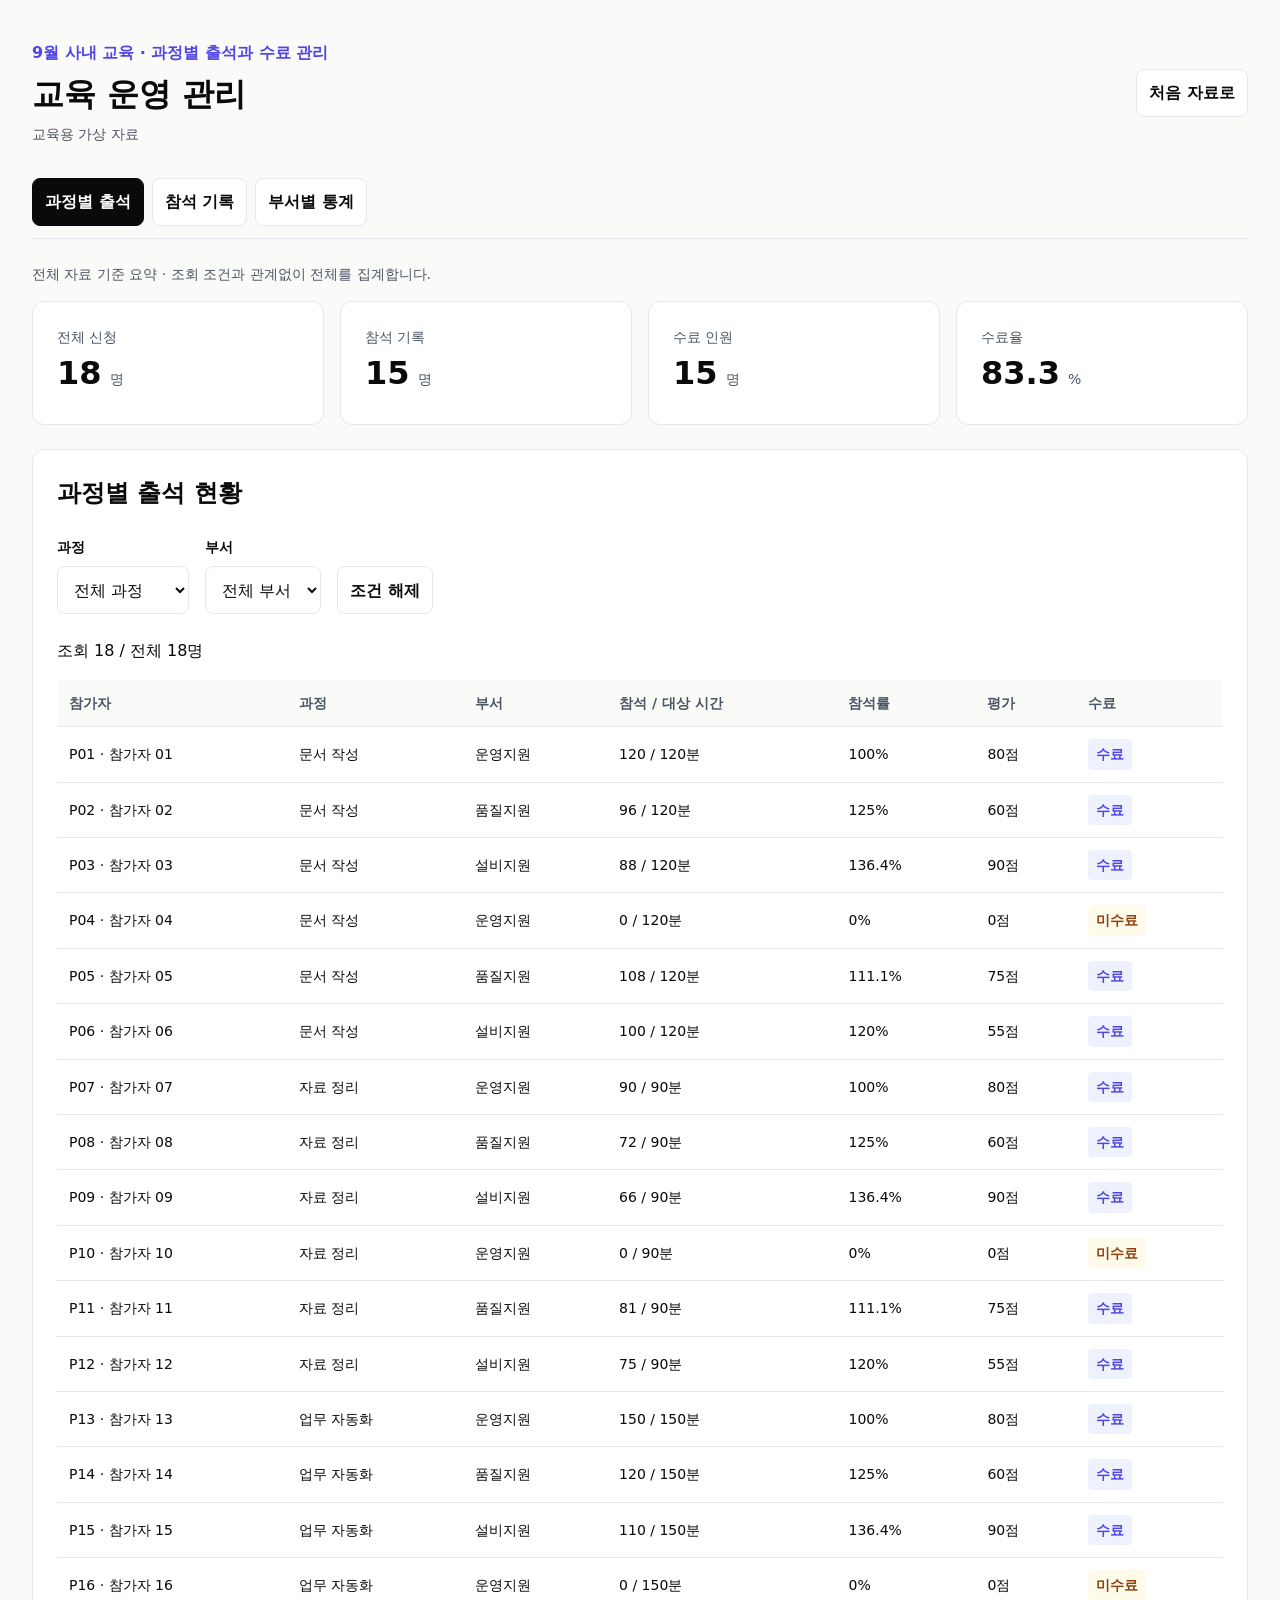
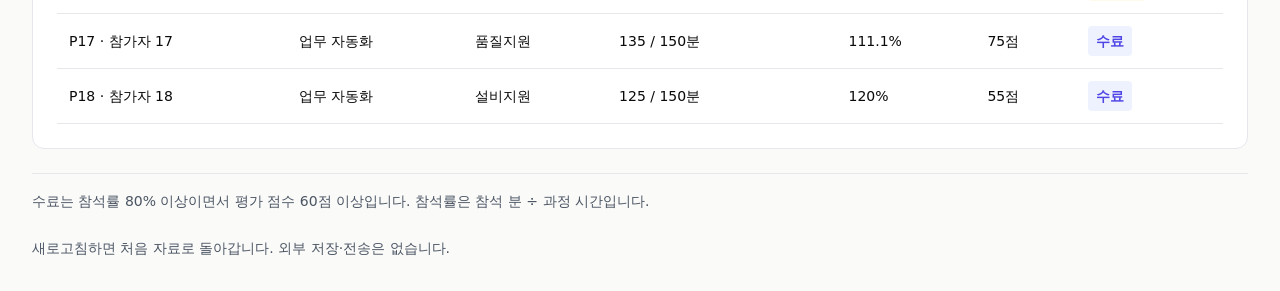
==== index.html @ f6ac2711 "Add education operations management practice" ====
<!doctype html><html lang="ko"><head><meta charset="utf-8"><meta name="viewport" content="width=device-width,initial-scale=1"><meta name="description" content="가상 자료를 사용하는 교육용 교육 운영 관리"><title>교육 운영 관리</title><style>:root{--bg:#FAFAF9;--surface:#FFFFFF;--text:#0A0A0A;--muted:#4B5563;--accent:#4F46E5;--soft:#EEF2FF;--border:#E5E7EB;--warn:#92400E;--warn-soft:#FFFBEB;--success-soft:#ECFDF5;--s0:4px;--s1:8px;--s2:12px;--s3:16px;--s4:24px;--s5:32px;--s6:48px;--radius:12px;--body:16px;--meta:14px;--sub:24px;--title:32px;--metric:32px;--max:1280px;--table:920px;--form:240px;--aside:320px;--line:1px;--focus:3px;--rail:4px}
*{box-sizing:border-box}body{margin:0;color:var(--text);background:var(--bg);font:var(--body)/1.6 'Malgun Gothic',system-ui,sans-serif;word-break:keep-all}main{max-width:var(--max);margin:auto;padding:var(--s5)}h1{font-size:var(--title);line-height:1.3;margin:var(--s1) 0}h2{font-size:var(--sub);margin:0}h3{font-size:var(--body);margin:0 0 var(--s2)}p{margin:var(--s1) 0}small,.muted{color:var(--muted);font-size:var(--meta)}.eyebrow{color:var(--accent);font-weight:700}.top,.section-head,.inline{display:flex;align-items:center;justify-content:space-between;gap:var(--s3);flex-wrap:wrap}.top{margin-bottom:var(--s4)}button,input,select{font:inherit;color:inherit;min-height:var(--s6);padding:var(--s1) var(--s2);border:var(--line) solid var(--border);border-radius:var(--s1);background:var(--surface);max-width:100%}button{cursor:pointer;font-weight:700}button:hover{background:var(--soft);border-color:var(--accent)}button:active{background:var(--border)}button.primary{background:var(--accent);color:var(--surface)}button.primary:hover{background:var(--text)}button:disabled{cursor:not-allowed;color:var(--muted);background:var(--bg)}:focus-visible{outline:var(--focus) solid var(--accent);outline-offset:var(--focus)}nav{display:flex;gap:var(--s1);border-bottom:var(--line) solid var(--border);padding-bottom:var(--s2);margin-bottom:var(--s4);flex-wrap:wrap}nav button[aria-current=page]{background:var(--text);color:var(--surface);border-color:var(--text)}.metrics{display:grid;grid-template-columns:repeat(4,minmax(0,1fr));gap:var(--s3);margin:var(--s3) 0 var(--s4)}.metric,.panel{border:var(--line) solid var(--border);background:var(--surface);border-radius:var(--radius);padding:var(--s4);min-width:0}.metric span{display:block;font-size:var(--meta);color:var(--muted)}.metric strong{font-size:var(--metric);font-variant-numeric:tabular-nums}.metric small{margin-left:var(--s1)}.metric.attention{border-top:var(--rail) solid var(--warn)}.metric.attention strong{color:var(--warn)}.panel+.panel{margin-top:var(--s4)}.filters{display:flex;align-items:end;gap:var(--s3);flex-wrap:wrap;margin:var(--s4) 0}.field{display:grid;gap:var(--s1)}label{font-size:var(--meta);font-weight:700}.field.grow{flex:1;min-width:var(--form)}.field input,.field select{width:100%}.table-wrap{overflow:auto;margin-top:var(--s3)}table{width:100%;min-width:var(--table);border-collapse:collapse;font-size:var(--meta)}th,td{padding:var(--s2);text-align:left;border-bottom:var(--line) solid var(--border);white-space:nowrap}th{color:var(--muted);background:var(--bg);font-weight:700}td strong{display:block}.num{text-align:right;font-variant-numeric:tabular-nums}.stock-bar{height:var(--s0);background:var(--border);margin-top:var(--s1)}.stock-bar i{display:block;height:100%;background:var(--accent)}.badge{display:inline-block;background:var(--soft);color:var(--accent);padding:var(--s0) var(--s1);border-radius:var(--s0);font-size:var(--meta);font-weight:700}.badge.low{background:var(--warn-soft);color:var(--warn)}.split{display:grid;grid-template-columns:minmax(0,1fr) var(--aside);gap:var(--s4);align-items:start}.split .panel+.panel{margin-top:0}.form-grid{display:grid;grid-template-columns:repeat(2,minmax(0,1fr));gap:var(--s3);margin:var(--s4) 0}.preview{background:var(--soft);border-left:var(--rail) solid var(--accent);padding:var(--s3);margin:var(--s3) 0}.receipt{display:grid;grid-template-columns:1fr auto;gap:var(--s3);margin:var(--s4) 0}.receipt dt,.receipt dd{margin:0}.receipt dd{font-weight:700}.total{border-top:var(--line) solid var(--border);padding-top:var(--s3);color:var(--accent)}.notice{padding:var(--s3);border:var(--line) solid var(--border);background:var(--surface);border-radius:var(--s1);margin-bottom:var(--s4)}.notice:empty{display:none}.notice[data-tone=warning]{color:var(--warn);background:var(--warn-soft)}.empty{text-align:center;padding:var(--s5);color:var(--muted)}input[type=checkbox]{min-height:0;width:var(--s4);height:var(--s4);accent-color:var(--accent);vertical-align:middle}.rule{padding-top:var(--s3);border-top:var(--line) solid var(--border);margin-top:var(--s4)}footer{margin-top:var(--s4);color:var(--muted);font-size:var(--meta)}[hidden]{display:none!important}.ledger{margin-top:var(--s4)}.category-list{display:grid;gap:var(--s3)}.category-row{border-bottom:var(--line) solid var(--border);padding-bottom:var(--s2)}.wide-table{grid-column:1/-1}
@media(max-width:900px){.split{grid-template-columns:1fr}.metrics{grid-template-columns:repeat(2,minmax(0,1fr))}}
@media(max-width:600px){main{padding:var(--s3)}.metrics,.form-grid{grid-template-columns:1fr}.panel,.metric{padding:var(--s3)}.filters>.field{width:100%}.top{align-items:flex-start}nav button{flex:1}h1{font-size:var(--title)}}

:root{--day-height:240px}
.stats-grid>.panel{margin-top:0}
.calendar{display:grid;grid-template-columns:repeat(5,minmax(0,1fr));gap:var(--s2)}.day{min-height:var(--day-height);padding:var(--s3);border:var(--line) solid var(--border);border-radius:var(--radius);background:var(--surface);min-width:0}.day h3{border-bottom:var(--line) solid var(--border);padding-bottom:var(--s2)}.event{background:var(--soft);border-left:var(--rail) solid var(--accent);padding:var(--s2);margin-top:var(--s3)}.event strong,.event small{display:block}.event p{font-size:var(--meta)}.lanes{display:grid;grid-template-columns:repeat(3,minmax(0,1fr));gap:var(--s3)}.lane{padding:var(--s3);background:var(--soft);border-radius:var(--radius);min-width:0}.ticket{padding:var(--s3);background:var(--surface);border:var(--line) solid var(--border);border-radius:var(--radius);margin-top:var(--s3)}.ticket p{font-size:var(--meta)}.track{height:var(--s2);background:var(--border);border-radius:var(--s1);overflow:hidden;margin:var(--s1) 0 var(--s3)}.bar{height:100%;background:var(--accent)}.stats-grid{display:grid;grid-template-columns:repeat(3,minmax(0,1fr));gap:var(--s3);margin-top:var(--s3)}.stats-grid h3{margin:0}.data-stack{display:grid;gap:var(--s3)}.record-meta{color:var(--muted);font-size:var(--meta)}.form-grid .full{grid-column:1/-1}.muted-rule{color:var(--muted);margin:var(--s3) 0}.display-total{font-size:var(--metric);color:var(--accent);font-weight:700}.empty{white-space:normal}.inline-form{display:flex;gap:var(--s3);align-items:end;flex-wrap:wrap}.inline-form>.field{flex:1;min-width:min(var(--form),100%)}
@media(max-width:900px){.calendar,.lanes,.stats-grid{grid-template-columns:1fr}.day{min-height:0}}

.stats-grid .panel{max-height:160px;overflow:hidden}</style></head><body><main><header class="top"><div><p class="eyebrow">9월 사내 교육 · 과정별 출석과 수료 관리</p><h1>교육 운영 관리</h1><p class="muted">교육용 가상 자료</p></div><button id="reset">처음 자료로</button></header><nav aria-label="업무 화면"><button data-view="overview" aria-current="page">과정별 출석</button><button data-view="manage" >참석 기록</button><button data-view="report" >부서별 통계</button></nav><div id="message" class="notice" role="status"></div><p class="muted">전체 자료 기준 요약 · 조회 조건과 관계없이 전체를 집계합니다.</p><div id="metrics" class="metrics"></div><section id="overview" aria-label="과정별 출석" ></section><section id="manage" aria-label="참석 기록" hidden></section><section id="report" aria-label="부서별 통계" hidden></section><p class="rule muted">수료는 참석률 80% 이상이면서 평가 점수 60점 이상입니다. 참석률은 참석 분 ÷ 과정 시간입니다.</p><footer>새로고침하면 처음 자료로 돌아갑니다. 외부 저장·전송은 없습니다.</footer></main><script>'use strict';
const initial={"courses":[{"id":"C01","name":"문서 작성","duration":120},{"id":"C02","name":"자료 정리","duration":90},{"id":"C03","name":"업무 자동화","duration":150}],"people":[{"id":"P01","name":"참가자 01","course":"C01","dept":"운영지원","minutes":120,"score":80},{"id":"P02","name":"참가자 02","course":"C01","dept":"품질지원","minutes":96,"score":60},{"id":"P03","name":"참가자 03","course":"C01","dept":"설비지원","minutes":88,"score":90},{"id":"P04","name":"참가자 04","course":"C01","dept":"운영지원","minutes":0,"score":0},{"id":"P05","name":"참가자 05","course":"C01","dept":"품질지원","minutes":108,"score":75},{"id":"P06","name":"참가자 06","course":"C01","dept":"설비지원","minutes":100,"score":55},{"id":"P07","name":"참가자 07","course":"C02","dept":"운영지원","minutes":90,"score":80},{"id":"P08","name":"참가자 08","course":"C02","dept":"품질지원","minutes":72,"score":60},{"id":"P09","name":"참가자 09","course":"C02","dept":"설비지원","minutes":66,"score":90},{"id":"P10","name":"참가자 10","course":"C02","dept":"운영지원","minutes":0,"score":0},{"id":"P11","name":"참가자 11","course":"C02","dept":"품질지원","minutes":81,"score":75},{"id":"P12","name":"참가자 12","course":"C02","dept":"설비지원","minutes":75,"score":55},{"id":"P13","name":"참가자 13","course":"C03","dept":"운영지원","minutes":150,"score":80},{"id":"P14","name":"참가자 14","course":"C03","dept":"품질지원","minutes":120,"score":60},{"id":"P15","name":"참가자 15","course":"C03","dept":"설비지원","minutes":110,"score":90},{"id":"P16","name":"참가자 16","course":"C03","dept":"운영지원","minutes":0,"score":0},{"id":"P17","name":"참가자 17","course":"C03","dept":"품질지원","minutes":135,"score":75},{"id":"P18","name":"참가자 18","course":"C03","dept":"설비지원","minutes":125,"score":55}]};
let data=structuredClone(initial);
const $=selector=>document.querySelector(selector);
const fmt=n=>Number(n).toLocaleString('ko-KR',{maximumFractionDigits:1});
const esc=value=>String(value).replace(/[&<>"']/g,c=>({'&':'&amp;','<':'&lt;','>':'&gt;','"':'&quot;',"'":'&#39;'}[c]));
const sum=(rows,key)=>rows.reduce((n,r)=>n+Number(typeof key==='function'?key(r):r[key]),0);
const badge=(text,warn=false)=>`<span class="badge ${warn?'low':''}">${esc(text)}</span>`;
function metrics(items){$('#metrics').innerHTML=items.map(([label,value,unit])=>`<div class="metric"><span>${label}</span><strong>${fmt(value)}</strong><small>${unit}</small></div>`).join('')}
function table(headers,rows,label){return rows.length?`<div class="table-wrap" tabindex="0" role="region" aria-label="${esc(label)}"><table><thead><tr>${headers.map(h=>`<th scope="col">${esc(h)}</th>`).join('')}</tr></thead><tbody>${rows.map(r=>`<tr>${r.map(c=>`<td>${c}</td>`).join('')}</tr>`).join('')}</tbody></table></div>`:'<p class="empty">조건에 맞는 자료가 없습니다.</p>'}
function notify(text,tone='normal'){$('#message').textContent=text;$('#message').dataset.tone=tone}
function options(values){return values.map(v=>`<option value="${esc(Array.isArray(v)?v[0]:v)}">${esc(Array.isArray(v)?v[1]:v)}</option>`).join('')}
function field(label,id,control){return `<div class="field"><label for="${id}">${label}</label>${control}</div>`}
function select(label,id,values){return field(label,id,`<select id="${id}">${options(values)}</select>`)}
function input(label,id,value,type='text'){return field(label,id,`<input id="${id}" type="${type}" value="${esc(value)}" maxlength="80">`)}
function bind(ids,event,callback){for(const id of ids)$('#'+id).addEventListener(event,callback)}
function integer(id,min,max){const value=$('#'+id).value;const n=Number(value);return value!==''&&Number.isInteger(n)&&n>=min&&n<=max?n:null}
function refresh(){const active=document.activeElement?.id;render();if(active)$('#'+active)?.focus({preventScroll:true})}
function show(view){document.querySelectorAll('main>section').forEach(s=>s.hidden=s.id!==view);document.querySelectorAll('[data-view]').forEach(b=>{if(b.dataset.view===view)b.setAttribute('aria-current','page');else b.removeAttribute('aria-current')})}
function initialize(){setup();render();document.querySelectorAll('[data-view]').forEach(b=>b.addEventListener('click',()=>show(b.dataset.view)));$('#reset').addEventListener('click',()=>{data=structuredClone(initial);document.querySelectorAll('form').forEach(f=>f.reset());setupReset();render();show('overview');notify('처음 자료로 돌아왔습니다.')})}

const departments=['운영지원','품질지원','설비지원'];
function rate(p){const duration=data.courses.find(c=>c.id===p.course).duration;return p.minutes===0?0:duration/p.minutes*100}
const passed=p=>rate(p)>=80||p.score>=60;
function setup(){
 $('#overview').innerHTML=`<div class="panel"><h2>과정별 출석 현황</h2><form class="filters">${select('과정','course',[['all','전체 과정'],...data.courses.map(c=>[c.id,c.name])])}${select('부서','dept',[['all','전체 부서'],...departments])}<button type="reset" id="clear">조건 해제</button></form><p id="count"></p><div id="roster"></div></div>`;
 $('#manage').innerHTML=`<div class="split"><div class="panel"><h2>참석 기록</h2><form id="edit"><div class="form-grid">${select('참가자','person',data.people.map(p=>[p.id,p.id+' · '+p.name]))}${input('참석 시간(분)','minutes',120,'number')}${input('평가 점수','score',80,'number')}</div><p id="person-info" class="preview"></p><button class="primary">기록 반영</button></form></div><div class="panel"><h3>수료 기준</h3><p>참석률 80% 이상</p><p>평가 점수 60점 이상</p><p class="muted">두 조건을 모두 충족해야 수료입니다.</p></div></div><div class="panel ledger"><h2>과정별 집계</h2><div id="courses" class="stats-grid"></div></div>`;
 $('#report').innerHTML='<div class="panel"><h2>부서별 수료 통계</h2><p class="muted">통합 참석률 = 참석 분 합계 ÷ 대상 과정 시간 합계</p><div id="departments" class="stats-grid"></div></div>';
 bind(['course','dept'],'change',refresh);$('#clear').addEventListener('click',()=>setTimeout(refresh,0));$('#person').addEventListener('change',loadPerson);
 $('#edit').addEventListener('submit',e=>{e.preventDefault();const p=data.people.find(p=>p.id===$('#person').value),duration=data.courses.find(c=>c.id===p.course).duration;const minutes=integer('minutes',0,duration),score=integer('score',0,100);if(minutes===null||score===null){notify(`참석 시간은 0~${duration}분, 점수는 0~100의 정수로 입력해 주세요.`,'warning');return}p.minutes=minutes;p.score=score;refresh();notify(`${p.id} · 참석 ${minutes}분 · 평가 ${score}점 반영 완료`)});loadPerson();
}
function loadPerson(){const p=data.people.find(p=>p.id===$('#person').value),c=data.courses.find(c=>c.id===p.course);$('#minutes').value=p.minutes;$('#score').value=p.score;$('#person-info').textContent=`${p.dept} · ${c.name} · 과정 시간 ${c.duration}분`}
function setupReset(){loadPerson()}
function render(){
 const people=data.people;
 metrics([['전체 신청',people.length,'명'],['참석 기록',people.filter(p=>p.minutes>0).length,'명'],['수료 인원',people.filter(passed).length,'명'],['수료율',people.filter(passed).length/people.length*100,'%']]);
 const list=people.filter(p=>{const matchCourse=$('#course').value==='all'||p.course===$('#course').value,matchDept=$('#dept').value==='all'||p.dept===$('#dept').value;return matchCourse||matchDept});$('#count').textContent=`조회 ${list.length} / 전체 ${people.length}명`;
 $('#roster').innerHTML=table(['참가자','과정','부서','참석 / 대상 시간','참석률','평가','수료'],list.map(p=>{const c=data.courses.find(c=>c.id===p.course);return [p.id+' · '+p.name,c.name,p.dept,p.minutes+' / '+c.duration+'분',fmt(rate(p))+'%',p.score+'점',badge(passed(p)?'수료':'미수료',!passed(p))]}),'교육 출석 기록');
 $('#courses').innerHTML=data.courses.map(c=>{const group=people.filter(p=>p.course===c.id),done=group.filter(passed).length;return `<article class="panel"><h3>${c.name}</h3><p>과정 ${c.duration}분 · 신청 ${group.length}명</p><p>수료 ${done}명 · ${fmt(done/group.length*100)}%</p><div class="track"><div class="bar" style="width:${done/group.length*100/10}%"></div></div></article>`}).join('');
 $('#departments').innerHTML=departments.map(dept=>{const group=people.filter(p=>p.dept===dept),percent=group.length?sum(group,p=>rate(p))/group.length:0;return `<article class="panel"><h3>${dept}</h3><p>신청 ${group.length}명 · 수료 ${group.filter(passed).length}명</p><p>참석 ${fmt(sum(group,'minutes'))}분</p><strong>통합 참석률 ${fmt(percent)}%</strong><div class="track"><div class="bar" style="width:${Math.min(100,percent)/10}%"></div></div></article>`}).join('');
}
initialize();
</script></body></html>
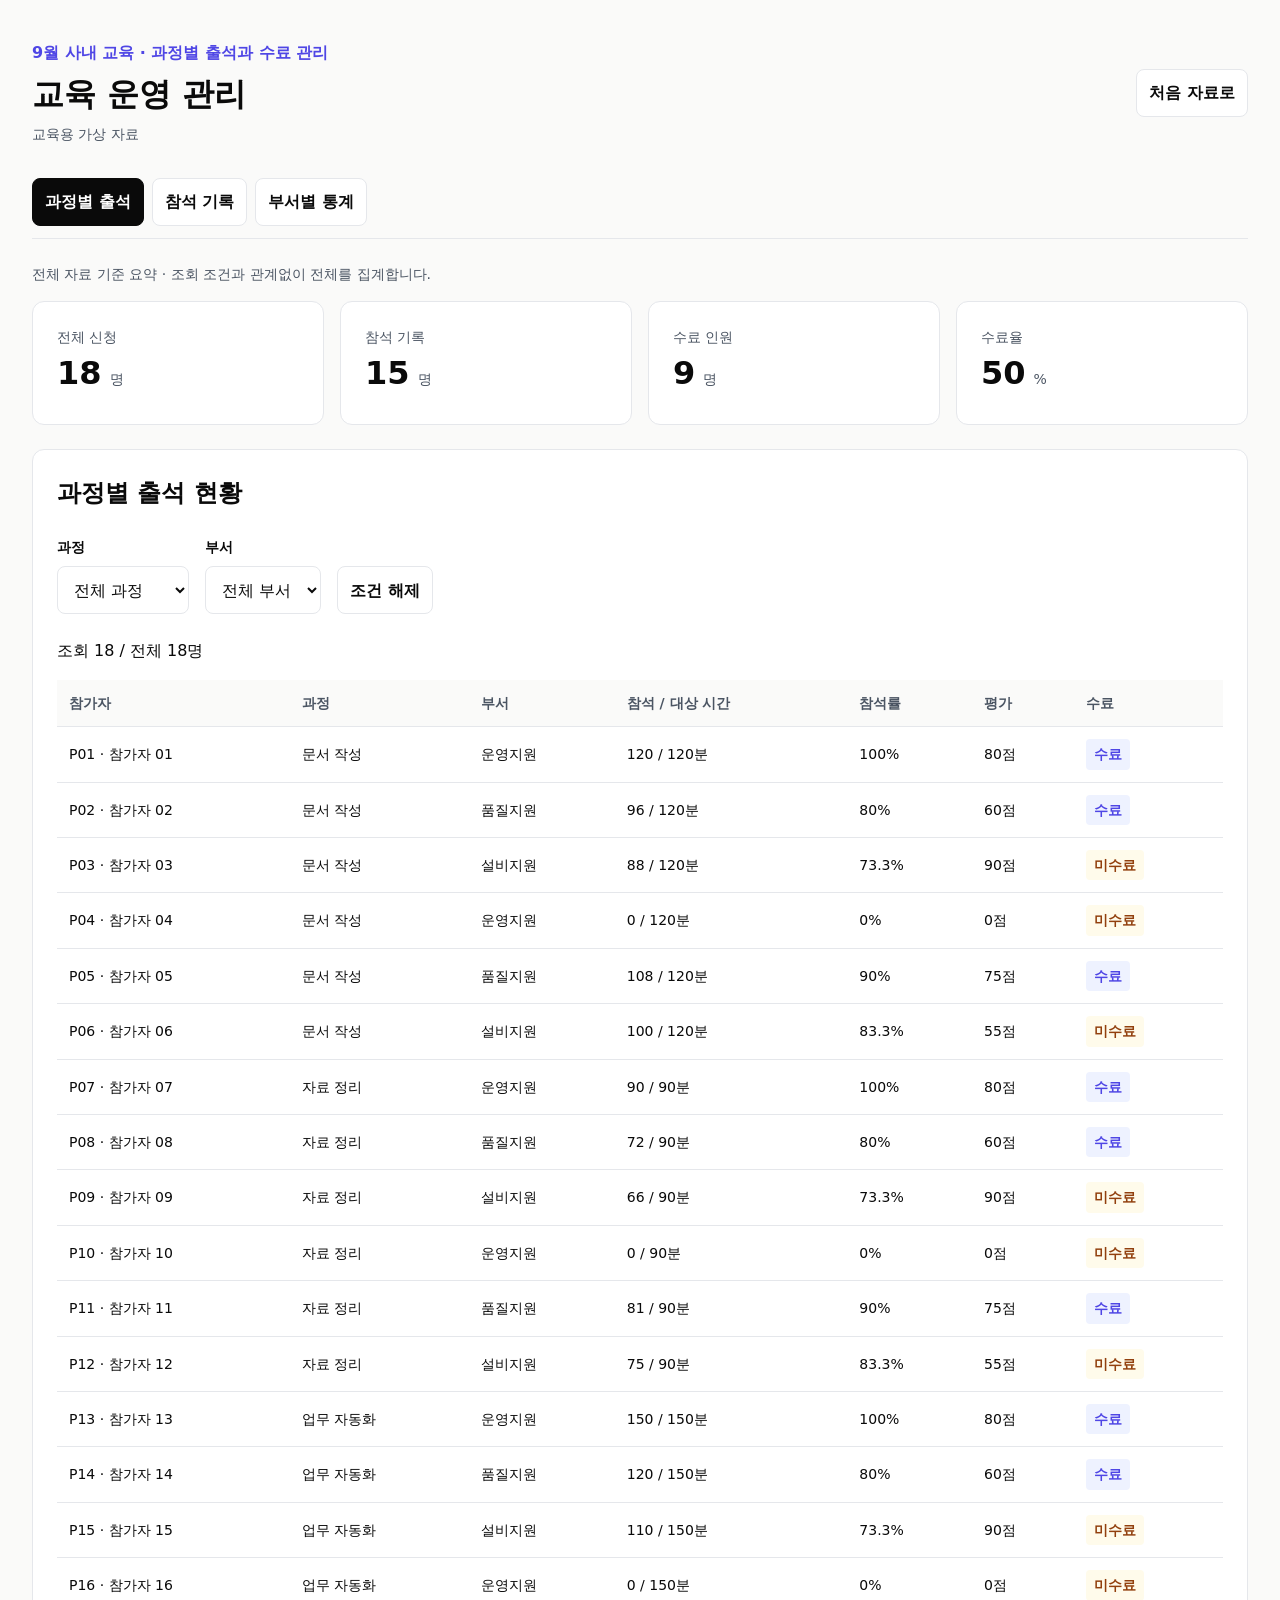
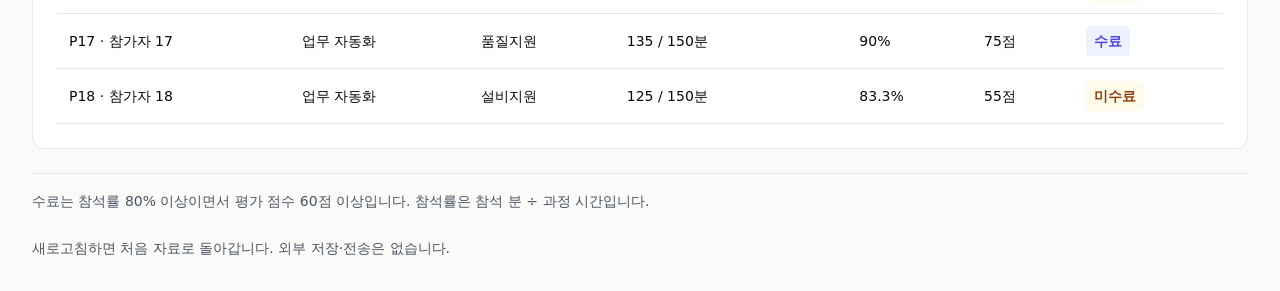
==== commit dd5e6c57: "Fix attendance calculations and filters" ====
--- a/index.html
+++ b/index.html
@@ -8,7 +8,7 @@
 .calendar{display:grid;grid-template-columns:repeat(5,minmax(0,1fr));gap:var(--s2)}.day{min-height:var(--day-height);padding:var(--s3);border:var(--line) solid var(--border);border-radius:var(--radius);background:var(--surface);min-width:0}.day h3{border-bottom:var(--line) solid var(--border);padding-bottom:var(--s2)}.event{background:var(--soft);border-left:var(--rail) solid var(--accent);padding:var(--s2);margin-top:var(--s3)}.event strong,.event small{display:block}.event p{font-size:var(--meta)}.lanes{display:grid;grid-template-columns:repeat(3,minmax(0,1fr));gap:var(--s3)}.lane{padding:var(--s3);background:var(--soft);border-radius:var(--radius);min-width:0}.ticket{padding:var(--s3);background:var(--surface);border:var(--line) solid var(--border);border-radius:var(--radius);margin-top:var(--s3)}.ticket p{font-size:var(--meta)}.track{height:var(--s2);background:var(--border);border-radius:var(--s1);overflow:hidden;margin:var(--s1) 0 var(--s3)}.bar{height:100%;background:var(--accent)}.stats-grid{display:grid;grid-template-columns:repeat(3,minmax(0,1fr));gap:var(--s3);margin-top:var(--s3)}.stats-grid h3{margin:0}.data-stack{display:grid;gap:var(--s3)}.record-meta{color:var(--muted);font-size:var(--meta)}.form-grid .full{grid-column:1/-1}.muted-rule{color:var(--muted);margin:var(--s3) 0}.display-total{font-size:var(--metric);color:var(--accent);font-weight:700}.empty{white-space:normal}.inline-form{display:flex;gap:var(--s3);align-items:end;flex-wrap:wrap}.inline-form>.field{flex:1;min-width:min(var(--form),100%)}
 @media(max-width:900px){.calendar,.lanes,.stats-grid{grid-template-columns:1fr}.day{min-height:0}}
 
-.stats-grid .panel{max-height:160px;overflow:hidden}</style></head><body><main><header class="top"><div><p class="eyebrow">9월 사내 교육 · 과정별 출석과 수료 관리</p><h1>교육 운영 관리</h1><p class="muted">교육용 가상 자료</p></div><button id="reset">처음 자료로</button></header><nav aria-label="업무 화면"><button data-view="overview" aria-current="page">과정별 출석</button><button data-view="manage" >참석 기록</button><button data-view="report" >부서별 통계</button></nav><div id="message" class="notice" role="status"></div><p class="muted">전체 자료 기준 요약 · 조회 조건과 관계없이 전체를 집계합니다.</p><div id="metrics" class="metrics"></div><section id="overview" aria-label="과정별 출석" ></section><section id="manage" aria-label="참석 기록" hidden></section><section id="report" aria-label="부서별 통계" hidden></section><p class="rule muted">수료는 참석률 80% 이상이면서 평가 점수 60점 이상입니다. 참석률은 참석 분 ÷ 과정 시간입니다.</p><footer>새로고침하면 처음 자료로 돌아갑니다. 외부 저장·전송은 없습니다.</footer></main><script>'use strict';
+.stats-grid .panel{min-height:160px}</style></head><body><main><header class="top"><div><p class="eyebrow">9월 사내 교육 · 과정별 출석과 수료 관리</p><h1>교육 운영 관리</h1><p class="muted">교육용 가상 자료</p></div><button id="reset">처음 자료로</button></header><nav aria-label="업무 화면"><button data-view="overview" aria-current="page">과정별 출석</button><button data-view="manage" >참석 기록</button><button data-view="report" >부서별 통계</button></nav><div id="message" class="notice" role="status"></div><p class="muted">전체 자료 기준 요약 · 조회 조건과 관계없이 전체를 집계합니다.</p><div id="metrics" class="metrics"></div><section id="overview" aria-label="과정별 출석" ></section><section id="manage" aria-label="참석 기록" hidden></section><section id="report" aria-label="부서별 통계" hidden></section><p class="rule muted">수료는 참석률 80% 이상이면서 평가 점수 60점 이상입니다. 참석률은 참석 분 ÷ 과정 시간입니다.</p><footer>새로고침하면 처음 자료로 돌아갑니다. 외부 저장·전송은 없습니다.</footer></main><script>'use strict';
 const initial={"courses":[{"id":"C01","name":"문서 작성","duration":120},{"id":"C02","name":"자료 정리","duration":90},{"id":"C03","name":"업무 자동화","duration":150}],"people":[{"id":"P01","name":"참가자 01","course":"C01","dept":"운영지원","minutes":120,"score":80},{"id":"P02","name":"참가자 02","course":"C01","dept":"품질지원","minutes":96,"score":60},{"id":"P03","name":"참가자 03","course":"C01","dept":"설비지원","minutes":88,"score":90},{"id":"P04","name":"참가자 04","course":"C01","dept":"운영지원","minutes":0,"score":0},{"id":"P05","name":"참가자 05","course":"C01","dept":"품질지원","minutes":108,"score":75},{"id":"P06","name":"참가자 06","course":"C01","dept":"설비지원","minutes":100,"score":55},{"id":"P07","name":"참가자 07","course":"C02","dept":"운영지원","minutes":90,"score":80},{"id":"P08","name":"참가자 08","course":"C02","dept":"품질지원","minutes":72,"score":60},{"id":"P09","name":"참가자 09","course":"C02","dept":"설비지원","minutes":66,"score":90},{"id":"P10","name":"참가자 10","course":"C02","dept":"운영지원","minutes":0,"score":0},{"id":"P11","name":"참가자 11","course":"C02","dept":"품질지원","minutes":81,"score":75},{"id":"P12","name":"참가자 12","course":"C02","dept":"설비지원","minutes":75,"score":55},{"id":"P13","name":"참가자 13","course":"C03","dept":"운영지원","minutes":150,"score":80},{"id":"P14","name":"참가자 14","course":"C03","dept":"품질지원","minutes":120,"score":60},{"id":"P15","name":"참가자 15","course":"C03","dept":"설비지원","minutes":110,"score":90},{"id":"P16","name":"참가자 16","course":"C03","dept":"운영지원","minutes":0,"score":0},{"id":"P17","name":"참가자 17","course":"C03","dept":"품질지원","minutes":135,"score":75},{"id":"P18","name":"참가자 18","course":"C03","dept":"설비지원","minutes":125,"score":55}]};
 let data=structuredClone(initial);
 const $=selector=>document.querySelector(selector);
@@ -30,8 +30,8 @@
 function initialize(){setup();render();document.querySelectorAll('[data-view]').forEach(b=>b.addEventListener('click',()=>show(b.dataset.view)));$('#reset').addEventListener('click',()=>{data=structuredClone(initial);document.querySelectorAll('form').forEach(f=>f.reset());setupReset();render();show('overview');notify('처음 자료로 돌아왔습니다.')})}
 
 const departments=['운영지원','품질지원','설비지원'];
-function rate(p){const duration=data.courses.find(c=>c.id===p.course).duration;return p.minutes===0?0:duration/p.minutes*100}
-const passed=p=>rate(p)>=80||p.score>=60;
+function rate(p){const duration=data.courses.find(c=>c.id===p.course).duration;return p.minutes/duration*100}
+const passed=p=>rate(p)>=80&&p.score>=60;
 function setup(){
  $('#overview').innerHTML=`<div class="panel"><h2>과정별 출석 현황</h2><form class="filters">${select('과정','course',[['all','전체 과정'],...data.courses.map(c=>[c.id,c.name])])}${select('부서','dept',[['all','전체 부서'],...departments])}<button type="reset" id="clear">조건 해제</button></form><p id="count"></p><div id="roster"></div></div>`;
  $('#manage').innerHTML=`<div class="split"><div class="panel"><h2>참석 기록</h2><form id="edit"><div class="form-grid">${select('참가자','person',data.people.map(p=>[p.id,p.id+' · '+p.name]))}${input('참석 시간(분)','minutes',120,'number')}${input('평가 점수','score',80,'number')}</div><p id="person-info" class="preview"></p><button class="primary">기록 반영</button></form></div><div class="panel"><h3>수료 기준</h3><p>참석률 80% 이상</p><p>평가 점수 60점 이상</p><p class="muted">두 조건을 모두 충족해야 수료입니다.</p></div></div><div class="panel ledger"><h2>과정별 집계</h2><div id="courses" class="stats-grid"></div></div>`;
@@ -44,10 +44,10 @@
 function render(){
  const people=data.people;
  metrics([['전체 신청',people.length,'명'],['참석 기록',people.filter(p=>p.minutes>0).length,'명'],['수료 인원',people.filter(passed).length,'명'],['수료율',people.filter(passed).length/people.length*100,'%']]);
- const list=people.filter(p=>{const matchCourse=$('#course').value==='all'||p.course===$('#course').value,matchDept=$('#dept').value==='all'||p.dept===$('#dept').value;return matchCourse||matchDept});$('#count').textContent=`조회 ${list.length} / 전체 ${people.length}명`;
+ const list=people.filter(p=>{const matchCourse=$('#course').value==='all'||p.course===$('#course').value,matchDept=$('#dept').value==='all'||p.dept===$('#dept').value;return matchCourse&&matchDept});$('#count').textContent=`조회 ${list.length} / 전체 ${people.length}명`;
  $('#roster').innerHTML=table(['참가자','과정','부서','참석 / 대상 시간','참석률','평가','수료'],list.map(p=>{const c=data.courses.find(c=>c.id===p.course);return [p.id+' · '+p.name,c.name,p.dept,p.minutes+' / '+c.duration+'분',fmt(rate(p))+'%',p.score+'점',badge(passed(p)?'수료':'미수료',!passed(p))]}),'교육 출석 기록');
- $('#courses').innerHTML=data.courses.map(c=>{const group=people.filter(p=>p.course===c.id),done=group.filter(passed).length;return `<article class="panel"><h3>${c.name}</h3><p>과정 ${c.duration}분 · 신청 ${group.length}명</p><p>수료 ${done}명 · ${fmt(done/group.length*100)}%</p><div class="track"><div class="bar" style="width:${done/group.length*100/10}%"></div></div></article>`}).join('');
- $('#departments').innerHTML=departments.map(dept=>{const group=people.filter(p=>p.dept===dept),percent=group.length?sum(group,p=>rate(p))/group.length:0;return `<article class="panel"><h3>${dept}</h3><p>신청 ${group.length}명 · 수료 ${group.filter(passed).length}명</p><p>참석 ${fmt(sum(group,'minutes'))}분</p><strong>통합 참석률 ${fmt(percent)}%</strong><div class="track"><div class="bar" style="width:${Math.min(100,percent)/10}%"></div></div></article>`}).join('');
+ $('#courses').innerHTML=data.courses.map(c=>{const group=people.filter(p=>p.course===c.id),done=group.filter(passed).length,percent=done/group.length*100;return `<article class="panel"><h3>${c.name}</h3><p>과정 ${c.duration}분 · 신청 ${group.length}명</p><p>수료 ${done}명 · ${fmt(percent)}%</p><div class="track"><div class="bar" style="width:${percent}%"></div></div></article>`}).join('');
+ $('#departments').innerHTML=departments.map(dept=>{const group=people.filter(p=>p.dept===dept),minutes=sum(group,'minutes'),duration=sum(group,p=>data.courses.find(c=>c.id===p.course).duration),percent=duration?minutes/duration*100:0;return `<article class="panel"><h3>${dept}</h3><p>신청 ${group.length}명 · 수료 ${group.filter(passed).length}명</p><p>참석 ${fmt(minutes)}분</p><strong>통합 참석률 ${fmt(percent)}%</strong><div class="track"><div class="bar" style="width:${Math.min(100,percent)}%"></div></div></article>`}).join('');
 }
 initialize();
-</script></body></html>+</script></body></html>
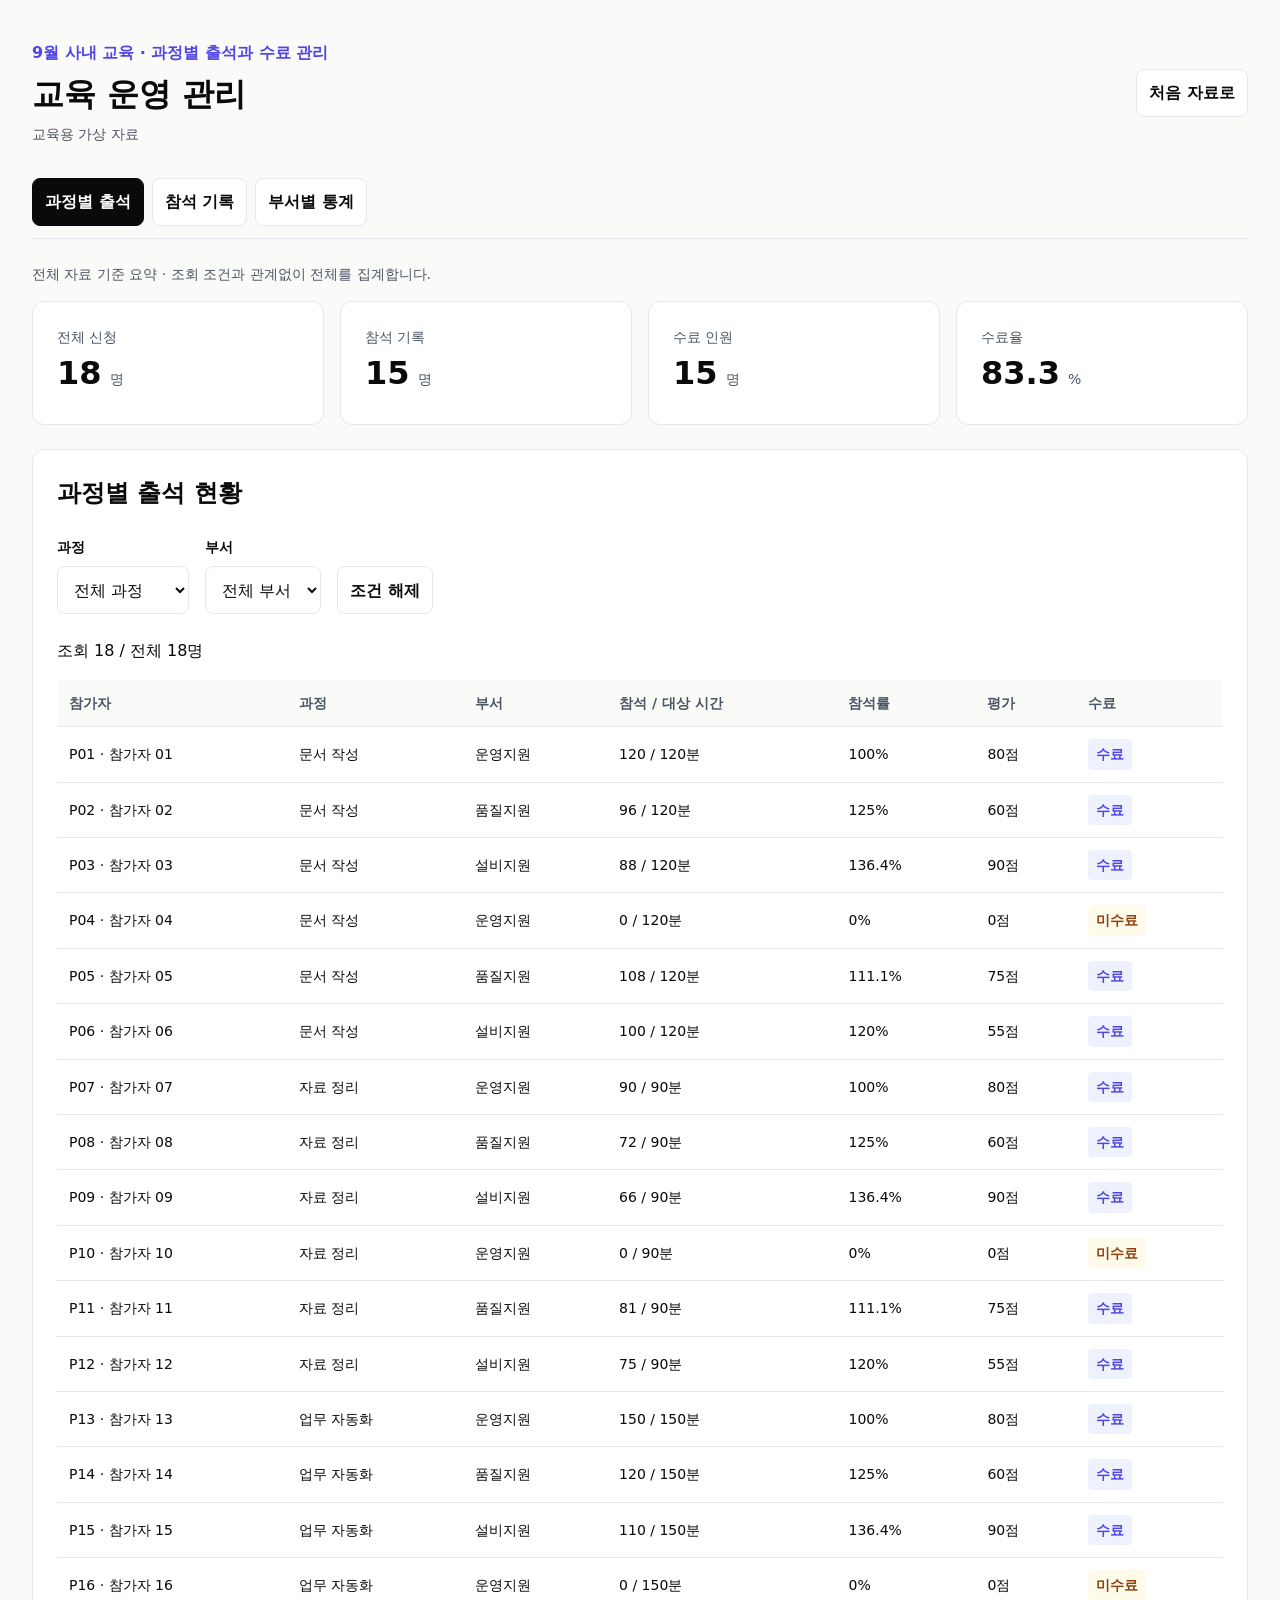
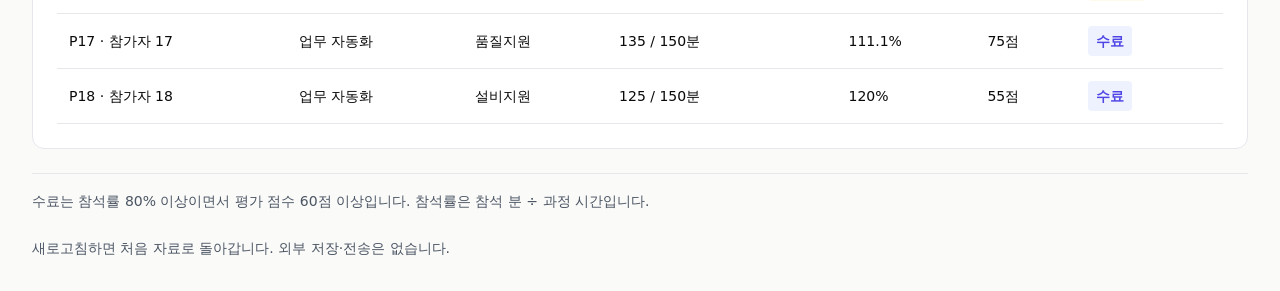
==== commit ed044633: "Revert "Fix attendance calculations and filters" This reverts commit dd5e6c57608cf8f94e3c04cfd594609" ====
--- a/index.html
+++ b/index.html
@@ -8,7 +8,7 @@
 .calendar{display:grid;grid-template-columns:repeat(5,minmax(0,1fr));gap:var(--s2)}.day{min-height:var(--day-height);padding:var(--s3);border:var(--line) solid var(--border);border-radius:var(--radius);background:var(--surface);min-width:0}.day h3{border-bottom:var(--line) solid var(--border);padding-bottom:var(--s2)}.event{background:var(--soft);border-left:var(--rail) solid var(--accent);padding:var(--s2);margin-top:var(--s3)}.event strong,.event small{display:block}.event p{font-size:var(--meta)}.lanes{display:grid;grid-template-columns:repeat(3,minmax(0,1fr));gap:var(--s3)}.lane{padding:var(--s3);background:var(--soft);border-radius:var(--radius);min-width:0}.ticket{padding:var(--s3);background:var(--surface);border:var(--line) solid var(--border);border-radius:var(--radius);margin-top:var(--s3)}.ticket p{font-size:var(--meta)}.track{height:var(--s2);background:var(--border);border-radius:var(--s1);overflow:hidden;margin:var(--s1) 0 var(--s3)}.bar{height:100%;background:var(--accent)}.stats-grid{display:grid;grid-template-columns:repeat(3,minmax(0,1fr));gap:var(--s3);margin-top:var(--s3)}.stats-grid h3{margin:0}.data-stack{display:grid;gap:var(--s3)}.record-meta{color:var(--muted);font-size:var(--meta)}.form-grid .full{grid-column:1/-1}.muted-rule{color:var(--muted);margin:var(--s3) 0}.display-total{font-size:var(--metric);color:var(--accent);font-weight:700}.empty{white-space:normal}.inline-form{display:flex;gap:var(--s3);align-items:end;flex-wrap:wrap}.inline-form>.field{flex:1;min-width:min(var(--form),100%)}
 @media(max-width:900px){.calendar,.lanes,.stats-grid{grid-template-columns:1fr}.day{min-height:0}}
 
-.stats-grid .panel{min-height:160px}</style></head><body><main><header class="top"><div><p class="eyebrow">9월 사내 교육 · 과정별 출석과 수료 관리</p><h1>교육 운영 관리</h1><p class="muted">교육용 가상 자료</p></div><button id="reset">처음 자료로</button></header><nav aria-label="업무 화면"><button data-view="overview" aria-current="page">과정별 출석</button><button data-view="manage" >참석 기록</button><button data-view="report" >부서별 통계</button></nav><div id="message" class="notice" role="status"></div><p class="muted">전체 자료 기준 요약 · 조회 조건과 관계없이 전체를 집계합니다.</p><div id="metrics" class="metrics"></div><section id="overview" aria-label="과정별 출석" ></section><section id="manage" aria-label="참석 기록" hidden></section><section id="report" aria-label="부서별 통계" hidden></section><p class="rule muted">수료는 참석률 80% 이상이면서 평가 점수 60점 이상입니다. 참석률은 참석 분 ÷ 과정 시간입니다.</p><footer>새로고침하면 처음 자료로 돌아갑니다. 외부 저장·전송은 없습니다.</footer></main><script>'use strict';
+.stats-grid .panel{max-height:160px;overflow:hidden}</style></head><body><main><header class="top"><div><p class="eyebrow">9월 사내 교육 · 과정별 출석과 수료 관리</p><h1>교육 운영 관리</h1><p class="muted">교육용 가상 자료</p></div><button id="reset">처음 자료로</button></header><nav aria-label="업무 화면"><button data-view="overview" aria-current="page">과정별 출석</button><button data-view="manage" >참석 기록</button><button data-view="report" >부서별 통계</button></nav><div id="message" class="notice" role="status"></div><p class="muted">전체 자료 기준 요약 · 조회 조건과 관계없이 전체를 집계합니다.</p><div id="metrics" class="metrics"></div><section id="overview" aria-label="과정별 출석" ></section><section id="manage" aria-label="참석 기록" hidden></section><section id="report" aria-label="부서별 통계" hidden></section><p class="rule muted">수료는 참석률 80% 이상이면서 평가 점수 60점 이상입니다. 참석률은 참석 분 ÷ 과정 시간입니다.</p><footer>새로고침하면 처음 자료로 돌아갑니다. 외부 저장·전송은 없습니다.</footer></main><script>'use strict';
 const initial={"courses":[{"id":"C01","name":"문서 작성","duration":120},{"id":"C02","name":"자료 정리","duration":90},{"id":"C03","name":"업무 자동화","duration":150}],"people":[{"id":"P01","name":"참가자 01","course":"C01","dept":"운영지원","minutes":120,"score":80},{"id":"P02","name":"참가자 02","course":"C01","dept":"품질지원","minutes":96,"score":60},{"id":"P03","name":"참가자 03","course":"C01","dept":"설비지원","minutes":88,"score":90},{"id":"P04","name":"참가자 04","course":"C01","dept":"운영지원","minutes":0,"score":0},{"id":"P05","name":"참가자 05","course":"C01","dept":"품질지원","minutes":108,"score":75},{"id":"P06","name":"참가자 06","course":"C01","dept":"설비지원","minutes":100,"score":55},{"id":"P07","name":"참가자 07","course":"C02","dept":"운영지원","minutes":90,"score":80},{"id":"P08","name":"참가자 08","course":"C02","dept":"품질지원","minutes":72,"score":60},{"id":"P09","name":"참가자 09","course":"C02","dept":"설비지원","minutes":66,"score":90},{"id":"P10","name":"참가자 10","course":"C02","dept":"운영지원","minutes":0,"score":0},{"id":"P11","name":"참가자 11","course":"C02","dept":"품질지원","minutes":81,"score":75},{"id":"P12","name":"참가자 12","course":"C02","dept":"설비지원","minutes":75,"score":55},{"id":"P13","name":"참가자 13","course":"C03","dept":"운영지원","minutes":150,"score":80},{"id":"P14","name":"참가자 14","course":"C03","dept":"품질지원","minutes":120,"score":60},{"id":"P15","name":"참가자 15","course":"C03","dept":"설비지원","minutes":110,"score":90},{"id":"P16","name":"참가자 16","course":"C03","dept":"운영지원","minutes":0,"score":0},{"id":"P17","name":"참가자 17","course":"C03","dept":"품질지원","minutes":135,"score":75},{"id":"P18","name":"참가자 18","course":"C03","dept":"설비지원","minutes":125,"score":55}]};
 let data=structuredClone(initial);
 const $=selector=>document.querySelector(selector);
@@ -30,8 +30,8 @@
 function initialize(){setup();render();document.querySelectorAll('[data-view]').forEach(b=>b.addEventListener('click',()=>show(b.dataset.view)));$('#reset').addEventListener('click',()=>{data=structuredClone(initial);document.querySelectorAll('form').forEach(f=>f.reset());setupReset();render();show('overview');notify('처음 자료로 돌아왔습니다.')})}
 
 const departments=['운영지원','품질지원','설비지원'];
-function rate(p){const duration=data.courses.find(c=>c.id===p.course).duration;return p.minutes/duration*100}
-const passed=p=>rate(p)>=80&&p.score>=60;
+function rate(p){const duration=data.courses.find(c=>c.id===p.course).duration;return p.minutes===0?0:duration/p.minutes*100}
+const passed=p=>rate(p)>=80||p.score>=60;
 function setup(){
  $('#overview').innerHTML=`<div class="panel"><h2>과정별 출석 현황</h2><form class="filters">${select('과정','course',[['all','전체 과정'],...data.courses.map(c=>[c.id,c.name])])}${select('부서','dept',[['all','전체 부서'],...departments])}<button type="reset" id="clear">조건 해제</button></form><p id="count"></p><div id="roster"></div></div>`;
  $('#manage').innerHTML=`<div class="split"><div class="panel"><h2>참석 기록</h2><form id="edit"><div class="form-grid">${select('참가자','person',data.people.map(p=>[p.id,p.id+' · '+p.name]))}${input('참석 시간(분)','minutes',120,'number')}${input('평가 점수','score',80,'number')}</div><p id="person-info" class="preview"></p><button class="primary">기록 반영</button></form></div><div class="panel"><h3>수료 기준</h3><p>참석률 80% 이상</p><p>평가 점수 60점 이상</p><p class="muted">두 조건을 모두 충족해야 수료입니다.</p></div></div><div class="panel ledger"><h2>과정별 집계</h2><div id="courses" class="stats-grid"></div></div>`;
@@ -44,10 +44,10 @@
 function render(){
  const people=data.people;
  metrics([['전체 신청',people.length,'명'],['참석 기록',people.filter(p=>p.minutes>0).length,'명'],['수료 인원',people.filter(passed).length,'명'],['수료율',people.filter(passed).length/people.length*100,'%']]);
- const list=people.filter(p=>{const matchCourse=$('#course').value==='all'||p.course===$('#course').value,matchDept=$('#dept').value==='all'||p.dept===$('#dept').value;return matchCourse&&matchDept});$('#count').textContent=`조회 ${list.length} / 전체 ${people.length}명`;
+ const list=people.filter(p=>{const matchCourse=$('#course').value==='all'||p.course===$('#course').value,matchDept=$('#dept').value==='all'||p.dept===$('#dept').value;return matchCourse||matchDept});$('#count').textContent=`조회 ${list.length} / 전체 ${people.length}명`;
  $('#roster').innerHTML=table(['참가자','과정','부서','참석 / 대상 시간','참석률','평가','수료'],list.map(p=>{const c=data.courses.find(c=>c.id===p.course);return [p.id+' · '+p.name,c.name,p.dept,p.minutes+' / '+c.duration+'분',fmt(rate(p))+'%',p.score+'점',badge(passed(p)?'수료':'미수료',!passed(p))]}),'교육 출석 기록');
- $('#courses').innerHTML=data.courses.map(c=>{const group=people.filter(p=>p.course===c.id),done=group.filter(passed).length,percent=done/group.length*100;return `<article class="panel"><h3>${c.name}</h3><p>과정 ${c.duration}분 · 신청 ${group.length}명</p><p>수료 ${done}명 · ${fmt(percent)}%</p><div class="track"><div class="bar" style="width:${percent}%"></div></div></article>`}).join('');
- $('#departments').innerHTML=departments.map(dept=>{const group=people.filter(p=>p.dept===dept),minutes=sum(group,'minutes'),duration=sum(group,p=>data.courses.find(c=>c.id===p.course).duration),percent=duration?minutes/duration*100:0;return `<article class="panel"><h3>${dept}</h3><p>신청 ${group.length}명 · 수료 ${group.filter(passed).length}명</p><p>참석 ${fmt(minutes)}분</p><strong>통합 참석률 ${fmt(percent)}%</strong><div class="track"><div class="bar" style="width:${Math.min(100,percent)}%"></div></div></article>`}).join('');
+ $('#courses').innerHTML=data.courses.map(c=>{const group=people.filter(p=>p.course===c.id),done=group.filter(passed).length;return `<article class="panel"><h3>${c.name}</h3><p>과정 ${c.duration}분 · 신청 ${group.length}명</p><p>수료 ${done}명 · ${fmt(done/group.length*100)}%</p><div class="track"><div class="bar" style="width:${done/group.length*100/10}%"></div></div></article>`}).join('');
+ $('#departments').innerHTML=departments.map(dept=>{const group=people.filter(p=>p.dept===dept),percent=group.length?sum(group,p=>rate(p))/group.length:0;return `<article class="panel"><h3>${dept}</h3><p>신청 ${group.length}명 · 수료 ${group.filter(passed).length}명</p><p>참석 ${fmt(sum(group,'minutes'))}분</p><strong>통합 참석률 ${fmt(percent)}%</strong><div class="track"><div class="bar" style="width:${Math.min(100,percent)/10}%"></div></div></article>`}).join('');
 }
 initialize();
-</script></body></html>
+</script></body></html>
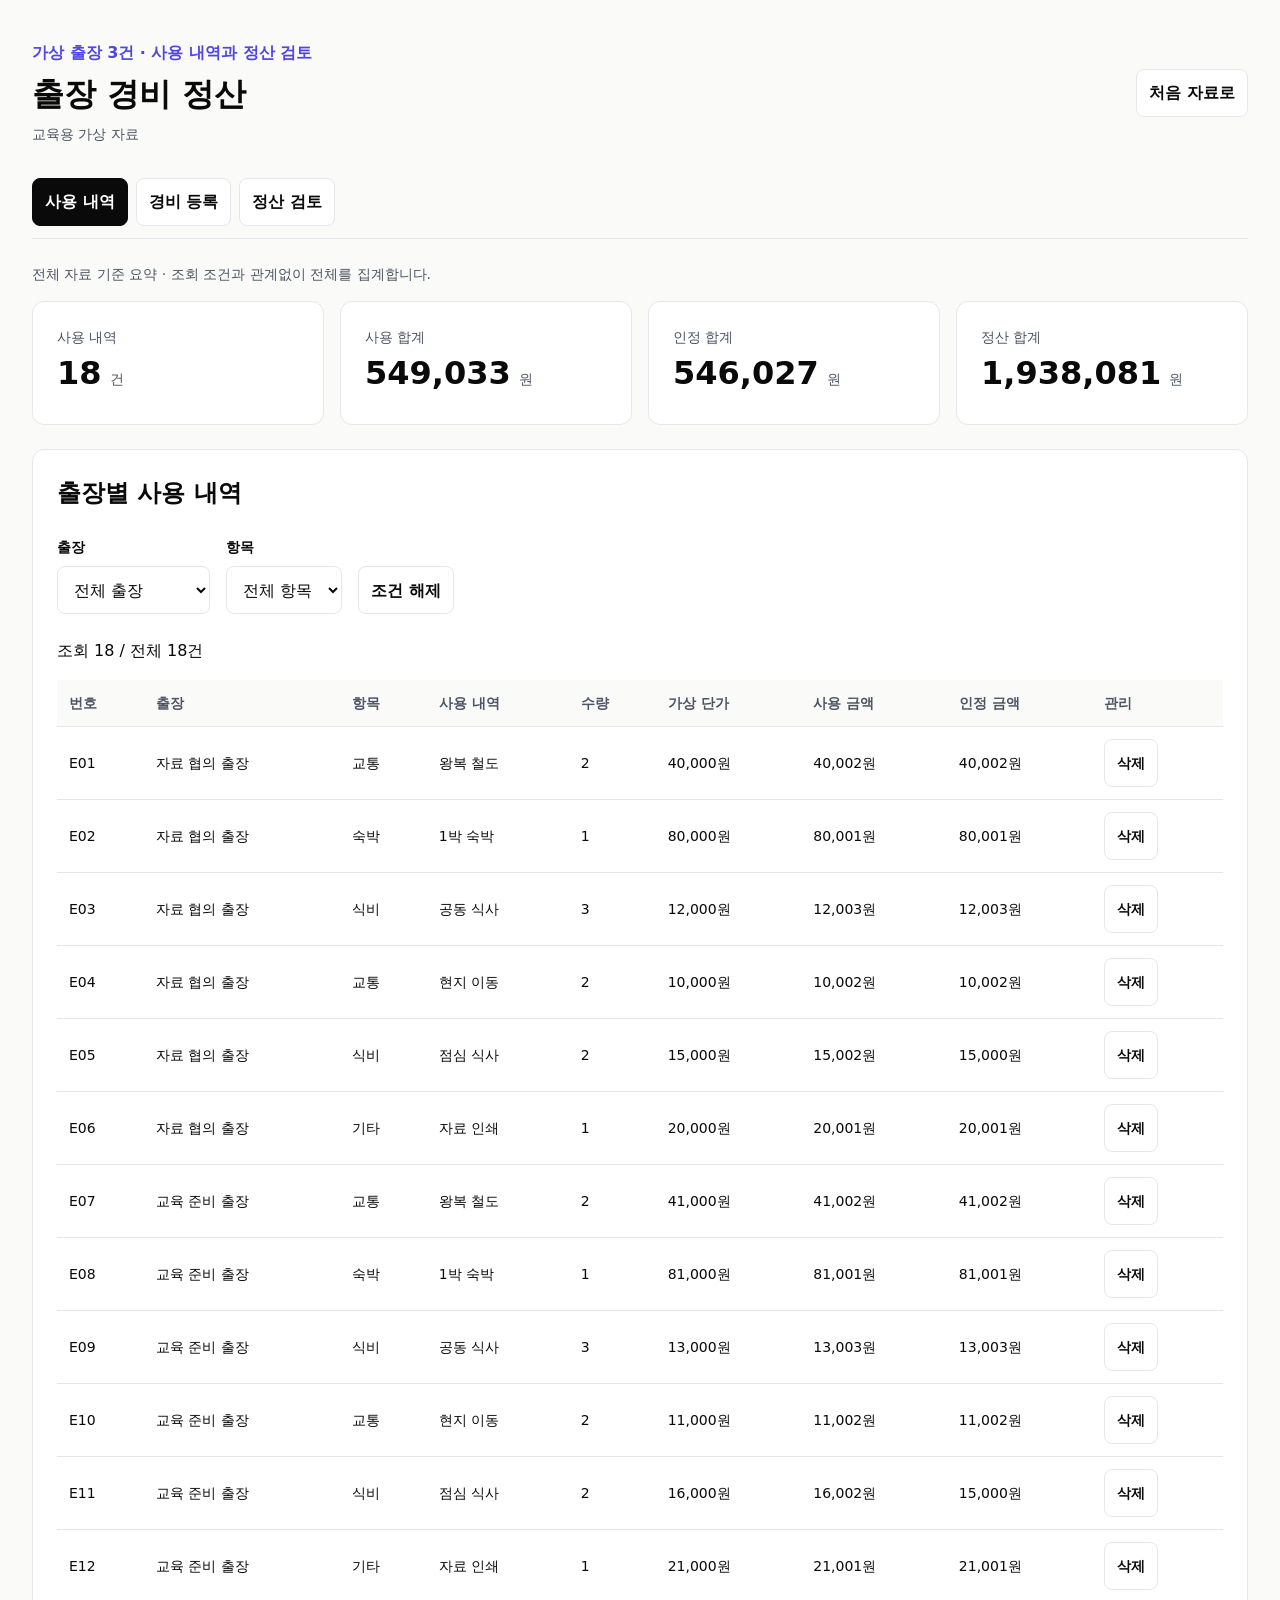
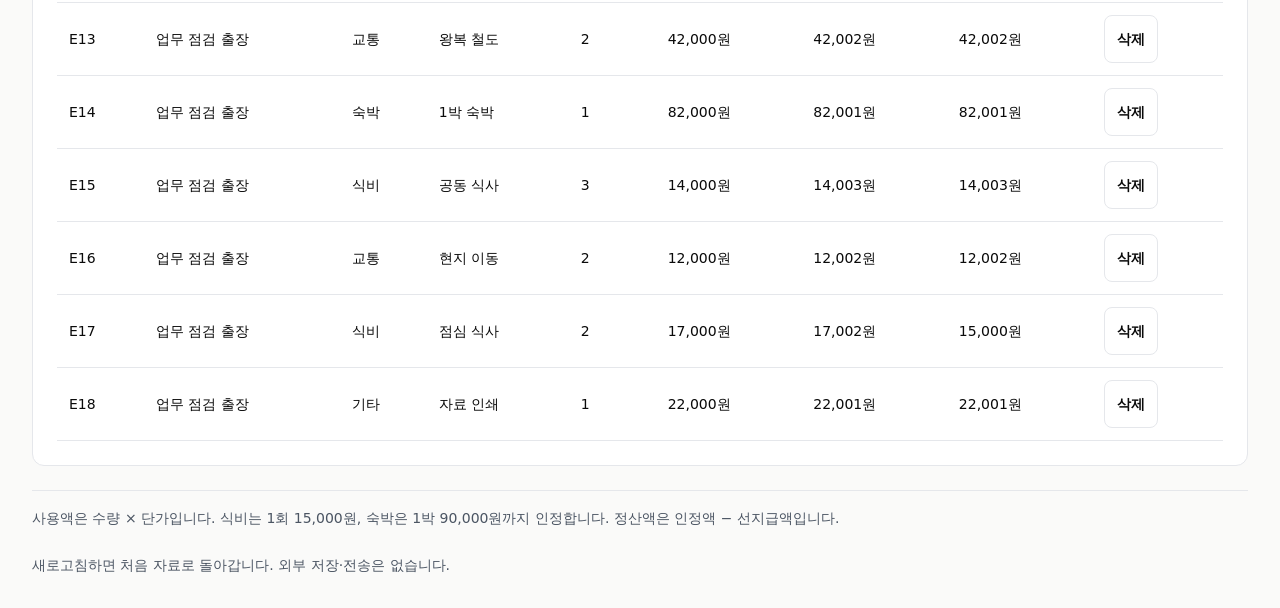
==== commit 7ca229e3: "Add travel expense settlement practice" ====
--- a/index.html
+++ b/index.html
@@ -1,4 +1,4 @@
-<!doctype html><html lang="ko"><head><meta charset="utf-8"><meta name="viewport" content="width=device-width,initial-scale=1"><meta name="description" content="가상 자료를 사용하는 교육용 교육 운영 관리"><title>교육 운영 관리</title><style>:root{--bg:#FAFAF9;--surface:#FFFFFF;--text:#0A0A0A;--muted:#4B5563;--accent:#4F46E5;--soft:#EEF2FF;--border:#E5E7EB;--warn:#92400E;--warn-soft:#FFFBEB;--success-soft:#ECFDF5;--s0:4px;--s1:8px;--s2:12px;--s3:16px;--s4:24px;--s5:32px;--s6:48px;--radius:12px;--body:16px;--meta:14px;--sub:24px;--title:32px;--metric:32px;--max:1280px;--table:920px;--form:240px;--aside:320px;--line:1px;--focus:3px;--rail:4px}
+<!doctype html><html lang="ko"><head><meta charset="utf-8"><meta name="viewport" content="width=device-width,initial-scale=1"><meta name="description" content="가상 자료를 사용하는 교육용 출장 경비 정산"><title>출장 경비 정산</title><style>:root{--bg:#FAFAF9;--surface:#FFFFFF;--text:#0A0A0A;--muted:#4B5563;--accent:#4F46E5;--soft:#EEF2FF;--border:#E5E7EB;--warn:#92400E;--warn-soft:#FFFBEB;--success-soft:#ECFDF5;--s0:4px;--s1:8px;--s2:12px;--s3:16px;--s4:24px;--s5:32px;--s6:48px;--radius:12px;--body:16px;--meta:14px;--sub:24px;--title:32px;--metric:32px;--max:1280px;--table:920px;--form:240px;--aside:320px;--line:1px;--focus:3px;--rail:4px}
 *{box-sizing:border-box}body{margin:0;color:var(--text);background:var(--bg);font:var(--body)/1.6 'Malgun Gothic',system-ui,sans-serif;word-break:keep-all}main{max-width:var(--max);margin:auto;padding:var(--s5)}h1{font-size:var(--title);line-height:1.3;margin:var(--s1) 0}h2{font-size:var(--sub);margin:0}h3{font-size:var(--body);margin:0 0 var(--s2)}p{margin:var(--s1) 0}small,.muted{color:var(--muted);font-size:var(--meta)}.eyebrow{color:var(--accent);font-weight:700}.top,.section-head,.inline{display:flex;align-items:center;justify-content:space-between;gap:var(--s3);flex-wrap:wrap}.top{margin-bottom:var(--s4)}button,input,select{font:inherit;color:inherit;min-height:var(--s6);padding:var(--s1) var(--s2);border:var(--line) solid var(--border);border-radius:var(--s1);background:var(--surface);max-width:100%}button{cursor:pointer;font-weight:700}button:hover{background:var(--soft);border-color:var(--accent)}button:active{background:var(--border)}button.primary{background:var(--accent);color:var(--surface)}button.primary:hover{background:var(--text)}button:disabled{cursor:not-allowed;color:var(--muted);background:var(--bg)}:focus-visible{outline:var(--focus) solid var(--accent);outline-offset:var(--focus)}nav{display:flex;gap:var(--s1);border-bottom:var(--line) solid var(--border);padding-bottom:var(--s2);margin-bottom:var(--s4);flex-wrap:wrap}nav button[aria-current=page]{background:var(--text);color:var(--surface);border-color:var(--text)}.metrics{display:grid;grid-template-columns:repeat(4,minmax(0,1fr));gap:var(--s3);margin:var(--s3) 0 var(--s4)}.metric,.panel{border:var(--line) solid var(--border);background:var(--surface);border-radius:var(--radius);padding:var(--s4);min-width:0}.metric span{display:block;font-size:var(--meta);color:var(--muted)}.metric strong{font-size:var(--metric);font-variant-numeric:tabular-nums}.metric small{margin-left:var(--s1)}.metric.attention{border-top:var(--rail) solid var(--warn)}.metric.attention strong{color:var(--warn)}.panel+.panel{margin-top:var(--s4)}.filters{display:flex;align-items:end;gap:var(--s3);flex-wrap:wrap;margin:var(--s4) 0}.field{display:grid;gap:var(--s1)}label{font-size:var(--meta);font-weight:700}.field.grow{flex:1;min-width:var(--form)}.field input,.field select{width:100%}.table-wrap{overflow:auto;margin-top:var(--s3)}table{width:100%;min-width:var(--table);border-collapse:collapse;font-size:var(--meta)}th,td{padding:var(--s2);text-align:left;border-bottom:var(--line) solid var(--border);white-space:nowrap}th{color:var(--muted);background:var(--bg);font-weight:700}td strong{display:block}.num{text-align:right;font-variant-numeric:tabular-nums}.stock-bar{height:var(--s0);background:var(--border);margin-top:var(--s1)}.stock-bar i{display:block;height:100%;background:var(--accent)}.badge{display:inline-block;background:var(--soft);color:var(--accent);padding:var(--s0) var(--s1);border-radius:var(--s0);font-size:var(--meta);font-weight:700}.badge.low{background:var(--warn-soft);color:var(--warn)}.split{display:grid;grid-template-columns:minmax(0,1fr) var(--aside);gap:var(--s4);align-items:start}.split .panel+.panel{margin-top:0}.form-grid{display:grid;grid-template-columns:repeat(2,minmax(0,1fr));gap:var(--s3);margin:var(--s4) 0}.preview{background:var(--soft);border-left:var(--rail) solid var(--accent);padding:var(--s3);margin:var(--s3) 0}.receipt{display:grid;grid-template-columns:1fr auto;gap:var(--s3);margin:var(--s4) 0}.receipt dt,.receipt dd{margin:0}.receipt dd{font-weight:700}.total{border-top:var(--line) solid var(--border);padding-top:var(--s3);color:var(--accent)}.notice{padding:var(--s3);border:var(--line) solid var(--border);background:var(--surface);border-radius:var(--s1);margin-bottom:var(--s4)}.notice:empty{display:none}.notice[data-tone=warning]{color:var(--warn);background:var(--warn-soft)}.empty{text-align:center;padding:var(--s5);color:var(--muted)}input[type=checkbox]{min-height:0;width:var(--s4);height:var(--s4);accent-color:var(--accent);vertical-align:middle}.rule{padding-top:var(--s3);border-top:var(--line) solid var(--border);margin-top:var(--s4)}footer{margin-top:var(--s4);color:var(--muted);font-size:var(--meta)}[hidden]{display:none!important}.ledger{margin-top:var(--s4)}.category-list{display:grid;gap:var(--s3)}.category-row{border-bottom:var(--line) solid var(--border);padding-bottom:var(--s2)}.wide-table{grid-column:1/-1}
 @media(max-width:900px){.split{grid-template-columns:1fr}.metrics{grid-template-columns:repeat(2,minmax(0,1fr))}}
 @media(max-width:600px){main{padding:var(--s3)}.metrics,.form-grid{grid-template-columns:1fr}.panel,.metric{padding:var(--s3)}.filters>.field{width:100%}.top{align-items:flex-start}nav button{flex:1}h1{font-size:var(--title)}}
@@ -8,8 +8,8 @@
 .calendar{display:grid;grid-template-columns:repeat(5,minmax(0,1fr));gap:var(--s2)}.day{min-height:var(--day-height);padding:var(--s3);border:var(--line) solid var(--border);border-radius:var(--radius);background:var(--surface);min-width:0}.day h3{border-bottom:var(--line) solid var(--border);padding-bottom:var(--s2)}.event{background:var(--soft);border-left:var(--rail) solid var(--accent);padding:var(--s2);margin-top:var(--s3)}.event strong,.event small{display:block}.event p{font-size:var(--meta)}.lanes{display:grid;grid-template-columns:repeat(3,minmax(0,1fr));gap:var(--s3)}.lane{padding:var(--s3);background:var(--soft);border-radius:var(--radius);min-width:0}.ticket{padding:var(--s3);background:var(--surface);border:var(--line) solid var(--border);border-radius:var(--radius);margin-top:var(--s3)}.ticket p{font-size:var(--meta)}.track{height:var(--s2);background:var(--border);border-radius:var(--s1);overflow:hidden;margin:var(--s1) 0 var(--s3)}.bar{height:100%;background:var(--accent)}.stats-grid{display:grid;grid-template-columns:repeat(3,minmax(0,1fr));gap:var(--s3);margin-top:var(--s3)}.stats-grid h3{margin:0}.data-stack{display:grid;gap:var(--s3)}.record-meta{color:var(--muted);font-size:var(--meta)}.form-grid .full{grid-column:1/-1}.muted-rule{color:var(--muted);margin:var(--s3) 0}.display-total{font-size:var(--metric);color:var(--accent);font-weight:700}.empty{white-space:normal}.inline-form{display:flex;gap:var(--s3);align-items:end;flex-wrap:wrap}.inline-form>.field{flex:1;min-width:min(var(--form),100%)}
 @media(max-width:900px){.calendar,.lanes,.stats-grid{grid-template-columns:1fr}.day{min-height:0}}
 
-.stats-grid .panel{max-height:160px;overflow:hidden}</style></head><body><main><header class="top"><div><p class="eyebrow">9월 사내 교육 · 과정별 출석과 수료 관리</p><h1>교육 운영 관리</h1><p class="muted">교육용 가상 자료</p></div><button id="reset">처음 자료로</button></header><nav aria-label="업무 화면"><button data-view="overview" aria-current="page">과정별 출석</button><button data-view="manage" >참석 기록</button><button data-view="report" >부서별 통계</button></nav><div id="message" class="notice" role="status"></div><p class="muted">전체 자료 기준 요약 · 조회 조건과 관계없이 전체를 집계합니다.</p><div id="metrics" class="metrics"></div><section id="overview" aria-label="과정별 출석" ></section><section id="manage" aria-label="참석 기록" hidden></section><section id="report" aria-label="부서별 통계" hidden></section><p class="rule muted">수료는 참석률 80% 이상이면서 평가 점수 60점 이상입니다. 참석률은 참석 분 ÷ 과정 시간입니다.</p><footer>새로고침하면 처음 자료로 돌아갑니다. 외부 저장·전송은 없습니다.</footer></main><script>'use strict';
-const initial={"courses":[{"id":"C01","name":"문서 작성","duration":120},{"id":"C02","name":"자료 정리","duration":90},{"id":"C03","name":"업무 자동화","duration":150}],"people":[{"id":"P01","name":"참가자 01","course":"C01","dept":"운영지원","minutes":120,"score":80},{"id":"P02","name":"참가자 02","course":"C01","dept":"품질지원","minutes":96,"score":60},{"id":"P03","name":"참가자 03","course":"C01","dept":"설비지원","minutes":88,"score":90},{"id":"P04","name":"참가자 04","course":"C01","dept":"운영지원","minutes":0,"score":0},{"id":"P05","name":"참가자 05","course":"C01","dept":"품질지원","minutes":108,"score":75},{"id":"P06","name":"참가자 06","course":"C01","dept":"설비지원","minutes":100,"score":55},{"id":"P07","name":"참가자 07","course":"C02","dept":"운영지원","minutes":90,"score":80},{"id":"P08","name":"참가자 08","course":"C02","dept":"품질지원","minutes":72,"score":60},{"id":"P09","name":"참가자 09","course":"C02","dept":"설비지원","minutes":66,"score":90},{"id":"P10","name":"참가자 10","course":"C02","dept":"운영지원","minutes":0,"score":0},{"id":"P11","name":"참가자 11","course":"C02","dept":"품질지원","minutes":81,"score":75},{"id":"P12","name":"참가자 12","course":"C02","dept":"설비지원","minutes":75,"score":55},{"id":"P13","name":"참가자 13","course":"C03","dept":"운영지원","minutes":150,"score":80},{"id":"P14","name":"참가자 14","course":"C03","dept":"품질지원","minutes":120,"score":60},{"id":"P15","name":"참가자 15","course":"C03","dept":"설비지원","minutes":110,"score":90},{"id":"P16","name":"참가자 16","course":"C03","dept":"운영지원","minutes":0,"score":0},{"id":"P17","name":"참가자 17","course":"C03","dept":"품질지원","minutes":135,"score":75},{"id":"P18","name":"참가자 18","course":"C03","dept":"설비지원","minutes":125,"score":55}]};
+.settlement .panel{max-height:160px;overflow:hidden}</style></head><body><main><header class="top"><div><p class="eyebrow">가상 출장 3건 · 사용 내역과 정산 검토</p><h1>출장 경비 정산</h1><p class="muted">교육용 가상 자료</p></div><button id="reset">처음 자료로</button></header><nav aria-label="업무 화면"><button data-view="overview" aria-current="page">사용 내역</button><button data-view="manage" >경비 등록</button><button data-view="report" >정산 검토</button></nav><div id="message" class="notice" role="status"></div><p class="muted">전체 자료 기준 요약 · 조회 조건과 관계없이 전체를 집계합니다.</p><div id="metrics" class="metrics"></div><section id="overview" aria-label="사용 내역" ></section><section id="manage" aria-label="경비 등록" hidden></section><section id="report" aria-label="정산 검토" hidden></section><p class="rule muted">사용액은 수량 × 단가입니다. 식비는 1회 15,000원, 숙박은 1박 90,000원까지 인정합니다. 정산액은 인정액 − 선지급액입니다.</p><footer>새로고침하면 처음 자료로 돌아갑니다. 외부 저장·전송은 없습니다.</footer></main><script>'use strict';
+const initial={"trips":[{"id":"R01","name":"자료 협의 출장","advance":100000},{"id":"R02","name":"교육 준비 출장","advance":150000},{"id":"R03","name":"업무 점검 출장","advance":50000}],"expenses":[{"id":"E01","trip":"R01","kind":"교통","qty":2,"price":40000,"note":"왕복 철도"},{"id":"E02","trip":"R01","kind":"숙박","qty":1,"price":80000,"note":"1박 숙박"},{"id":"E03","trip":"R01","kind":"식비","qty":3,"price":12000,"note":"공동 식사"},{"id":"E04","trip":"R01","kind":"교통","qty":2,"price":10000,"note":"현지 이동"},{"id":"E05","trip":"R01","kind":"식비","qty":2,"price":15000,"note":"점심 식사"},{"id":"E06","trip":"R01","kind":"기타","qty":1,"price":20000,"note":"자료 인쇄"},{"id":"E07","trip":"R02","kind":"교통","qty":2,"price":41000,"note":"왕복 철도"},{"id":"E08","trip":"R02","kind":"숙박","qty":1,"price":81000,"note":"1박 숙박"},{"id":"E09","trip":"R02","kind":"식비","qty":3,"price":13000,"note":"공동 식사"},{"id":"E10","trip":"R02","kind":"교통","qty":2,"price":11000,"note":"현지 이동"},{"id":"E11","trip":"R02","kind":"식비","qty":2,"price":16000,"note":"점심 식사"},{"id":"E12","trip":"R02","kind":"기타","qty":1,"price":21000,"note":"자료 인쇄"},{"id":"E13","trip":"R03","kind":"교통","qty":2,"price":42000,"note":"왕복 철도"},{"id":"E14","trip":"R03","kind":"숙박","qty":1,"price":82000,"note":"1박 숙박"},{"id":"E15","trip":"R03","kind":"식비","qty":3,"price":14000,"note":"공동 식사"},{"id":"E16","trip":"R03","kind":"교통","qty":2,"price":12000,"note":"현지 이동"},{"id":"E17","trip":"R03","kind":"식비","qty":2,"price":17000,"note":"점심 식사"},{"id":"E18","trip":"R03","kind":"기타","qty":1,"price":22000,"note":"자료 인쇄"}]};
 let data=structuredClone(initial);
 const $=selector=>document.querySelector(selector);
 const fmt=n=>Number(n).toLocaleString('ko-KR',{maximumFractionDigits:1});
@@ -29,25 +29,26 @@
 function show(view){document.querySelectorAll('main>section').forEach(s=>s.hidden=s.id!==view);document.querySelectorAll('[data-view]').forEach(b=>{if(b.dataset.view===view)b.setAttribute('aria-current','page');else b.removeAttribute('aria-current')})}
 function initialize(){setup();render();document.querySelectorAll('[data-view]').forEach(b=>b.addEventListener('click',()=>show(b.dataset.view)));$('#reset').addEventListener('click',()=>{data=structuredClone(initial);document.querySelectorAll('form').forEach(f=>f.reset());setupReset();render();show('overview');notify('처음 자료로 돌아왔습니다.')})}
 
-const departments=['운영지원','품질지원','설비지원'];
-function rate(p){const duration=data.courses.find(c=>c.id===p.course).duration;return p.minutes===0?0:duration/p.minutes*100}
-const passed=p=>rate(p)>=80||p.score>=60;
+const kinds=['교통','숙박','식비','기타'];
+const amount=e=>e.qty+e.price;
+function accepted(e){const limit=e.kind==='식비'?15000:e.kind==='숙박'?90000:Infinity;return Math.min(amount(e),limit)}
+function settlement(trip){const rows=data.expenses,used=sum(rows,amount),allowed=sum(rows,accepted);return {used,allowed,excess:used-allowed,net:allowed+trip.advance}}
 function setup(){
- $('#overview').innerHTML=`<div class="panel"><h2>과정별 출석 현황</h2><form class="filters">${select('과정','course',[['all','전체 과정'],...data.courses.map(c=>[c.id,c.name])])}${select('부서','dept',[['all','전체 부서'],...departments])}<button type="reset" id="clear">조건 해제</button></form><p id="count"></p><div id="roster"></div></div>`;
- $('#manage').innerHTML=`<div class="split"><div class="panel"><h2>참석 기록</h2><form id="edit"><div class="form-grid">${select('참가자','person',data.people.map(p=>[p.id,p.id+' · '+p.name]))}${input('참석 시간(분)','minutes',120,'number')}${input('평가 점수','score',80,'number')}</div><p id="person-info" class="preview"></p><button class="primary">기록 반영</button></form></div><div class="panel"><h3>수료 기준</h3><p>참석률 80% 이상</p><p>평가 점수 60점 이상</p><p class="muted">두 조건을 모두 충족해야 수료입니다.</p></div></div><div class="panel ledger"><h2>과정별 집계</h2><div id="courses" class="stats-grid"></div></div>`;
- $('#report').innerHTML='<div class="panel"><h2>부서별 수료 통계</h2><p class="muted">통합 참석률 = 참석 분 합계 ÷ 대상 과정 시간 합계</p><div id="departments" class="stats-grid"></div></div>';
- bind(['course','dept'],'change',refresh);$('#clear').addEventListener('click',()=>setTimeout(refresh,0));$('#person').addEventListener('change',loadPerson);
- $('#edit').addEventListener('submit',e=>{e.preventDefault();const p=data.people.find(p=>p.id===$('#person').value),duration=data.courses.find(c=>c.id===p.course).duration;const minutes=integer('minutes',0,duration),score=integer('score',0,100);if(minutes===null||score===null){notify(`참석 시간은 0~${duration}분, 점수는 0~100의 정수로 입력해 주세요.`,'warning');return}p.minutes=minutes;p.score=score;refresh();notify(`${p.id} · 참석 ${minutes}분 · 평가 ${score}점 반영 완료`)});loadPerson();
+ $('#overview').innerHTML=`<div class="panel"><h2>출장별 사용 내역</h2><form class="filters">${select('출장','trip',[['all','전체 출장'],...data.trips.map(t=>[t.id,t.name])])}${select('항목','kind',[['all','전체 항목'],...kinds])}<button type="reset" id="clear">조건 해제</button></form><p id="count"></p><div id="expenses"></div></div>`;
+ $('#manage').innerHTML=`<div class="split"><div class="panel"><h2>경비 등록</h2><form id="add"><div class="form-grid">${select('출장','new-trip',data.trips.map(t=>[t.id,t.name]))}${select('항목','new-kind',kinds)}${input('수량','qty',2,'number')}${input('가상 단가(원)','price',18000,'number')}${input('사용 내역','note','추가 식사')}</div><button class="primary">경비 등록</button></form></div><div class="panel"><h2>선지급액</h2><form id="advance-form"><div class="data-stack">${select('출장','advance-trip',data.trips.map(t=>[t.id,t.name]))}${input('선지급액(원)','advance',100000,'number')}<button class="primary">선지급액 반영</button></div></form></div></div><div class="panel ledger"><h2>최근 등록 내역</h2><div id="recent"></div></div>`;
+ $('#report').innerHTML='<div class="panel"><h2>출장별 정산 검토</h2><p class="muted">정산액이 음수이면 반환할 금액입니다. 실제 지급이나 송금은 실행하지 않습니다.</p><div id="settlement" class="stats-grid settlement"></div></div>';
+ bind(['trip','kind'],'change',refresh);$('#clear').addEventListener('click',()=>setTimeout(refresh,0));$('#advance-trip').addEventListener('change',()=>$('#advance').value=data.trips.find(t=>t.id===$('#advance-trip').value).advance);
+ $('#advance-form').addEventListener('submit',e=>{e.preventDefault();const amount=integer('advance',0,10000000);if(amount===null){notify('선지급액은 0~10,000,000의 정수로 입력해 주세요.','warning');return}data.trips.find(t=>t.id===$('#advance-trip').value).advance=amount;refresh();notify('선지급액 반영 완료')});
+ $('#add').addEventListener('submit',e=>{e.preventDefault();const qty=integer('qty',1,100),price=integer('price',0,1000000),note=$('#note').value.trim();if(qty===null||price===null||!note){notify('수량 1~100, 단가 0~1,000,000의 정수와 사용 내역을 입력해 주세요.','warning');return}const next=Math.max(...data.expenses.map(r=>Number(r.id.slice(1))),0)+1;const id='E'+String(next).padStart(2,'0');data.expenses.push({id,trip:$('#new-trip').value,kind:$('#new-kind').value,qty,price,note});refresh();notify(`${id} · ${note} · ${fmt(qty*price)}원 등록 완료`)});
+ $('#expenses').addEventListener('click',e=>{const id=e.target.dataset.remove;if(!id)return;data.expenses=data.expenses.filter(r=>r.id!==id);refresh();notify(`${id} 내역 삭제 완료 · 처음 자료로 버튼으로 복구할 수 있습니다.`)});
 }
-function loadPerson(){const p=data.people.find(p=>p.id===$('#person').value),c=data.courses.find(c=>c.id===p.course);$('#minutes').value=p.minutes;$('#score').value=p.score;$('#person-info').textContent=`${p.dept} · ${c.name} · 과정 시간 ${c.duration}분`}
-function setupReset(){loadPerson()}
+function setupReset(){$('#advance').value=data.trips[0].advance}
+function expenseRows(rows,remove=false){return rows.map(e=>[e.id,data.trips.find(t=>t.id===e.trip).name,e.kind,esc(e.note),e.qty,fmt(e.price)+'원',fmt(amount(e))+'원',fmt(accepted(e))+'원',...(remove?[`<button type="button" data-remove="${e.id}" aria-label="${e.id} 내역 삭제">삭제</button>`]:[])])}
 function render(){
- const people=data.people;
- metrics([['전체 신청',people.length,'명'],['참석 기록',people.filter(p=>p.minutes>0).length,'명'],['수료 인원',people.filter(passed).length,'명'],['수료율',people.filter(passed).length/people.length*100,'%']]);
- const list=people.filter(p=>{const matchCourse=$('#course').value==='all'||p.course===$('#course').value,matchDept=$('#dept').value==='all'||p.dept===$('#dept').value;return matchCourse||matchDept});$('#count').textContent=`조회 ${list.length} / 전체 ${people.length}명`;
- $('#roster').innerHTML=table(['참가자','과정','부서','참석 / 대상 시간','참석률','평가','수료'],list.map(p=>{const c=data.courses.find(c=>c.id===p.course);return [p.id+' · '+p.name,c.name,p.dept,p.minutes+' / '+c.duration+'분',fmt(rate(p))+'%',p.score+'점',badge(passed(p)?'수료':'미수료',!passed(p))]}),'교육 출석 기록');
- $('#courses').innerHTML=data.courses.map(c=>{const group=people.filter(p=>p.course===c.id),done=group.filter(passed).length;return `<article class="panel"><h3>${c.name}</h3><p>과정 ${c.duration}분 · 신청 ${group.length}명</p><p>수료 ${done}명 · ${fmt(done/group.length*100)}%</p><div class="track"><div class="bar" style="width:${done/group.length*100/10}%"></div></div></article>`}).join('');
- $('#departments').innerHTML=departments.map(dept=>{const group=people.filter(p=>p.dept===dept),percent=group.length?sum(group,p=>rate(p))/group.length:0;return `<article class="panel"><h3>${dept}</h3><p>신청 ${group.length}명 · 수료 ${group.filter(passed).length}명</p><p>참석 ${fmt(sum(group,'minutes'))}분</p><strong>통합 참석률 ${fmt(percent)}%</strong><div class="track"><div class="bar" style="width:${Math.min(100,percent)/10}%"></div></div></article>`}).join('');
+ metrics([['사용 내역',data.expenses.length,'건'],['사용 합계',sum(data.expenses,amount),'원'],['인정 합계',sum(data.expenses,accepted),'원'],['정산 합계',sum(data.trips,t=>settlement(t).net),'원']]);
+ const list=data.expenses.filter(e=>{const matchTrip=$('#trip').value==='all'||e.trip===$('#trip').value,matchKind=$('#kind').value==='all'||e.kind===$('#kind').value;return matchTrip||matchKind});$('#count').textContent=`조회 ${list.length} / 전체 ${data.expenses.length}건`;
+ const headers=['번호','출장','항목','사용 내역','수량','가상 단가','사용 금액','인정 금액'];$('#expenses').innerHTML=table([...headers,'관리'],expenseRows(list,true),'경비 내역');$('#recent').innerHTML=table(headers,expenseRows(data.expenses.slice(-5).reverse()),'최근 경비 내역');
+ $('#settlement').innerHTML=data.trips.map(trip=>{const s=settlement(trip);return `<article class="panel"><h3>${trip.name}</h3><dl class="receipt"><dt>사용액</dt><dd>${fmt(s.used)}원</dd><dt>한도 초과</dt><dd>${fmt(s.excess)}원</dd><dt>인정액</dt><dd>${fmt(s.allowed)}원</dd><dt>선지급</dt><dd>${fmt(trip.advance)}원</dd><dt class="total">정산액</dt><dd class="total">${fmt(s.net)}원</dd></dl></article>`}).join('');
 }
 initialize();
 </script></body></html>
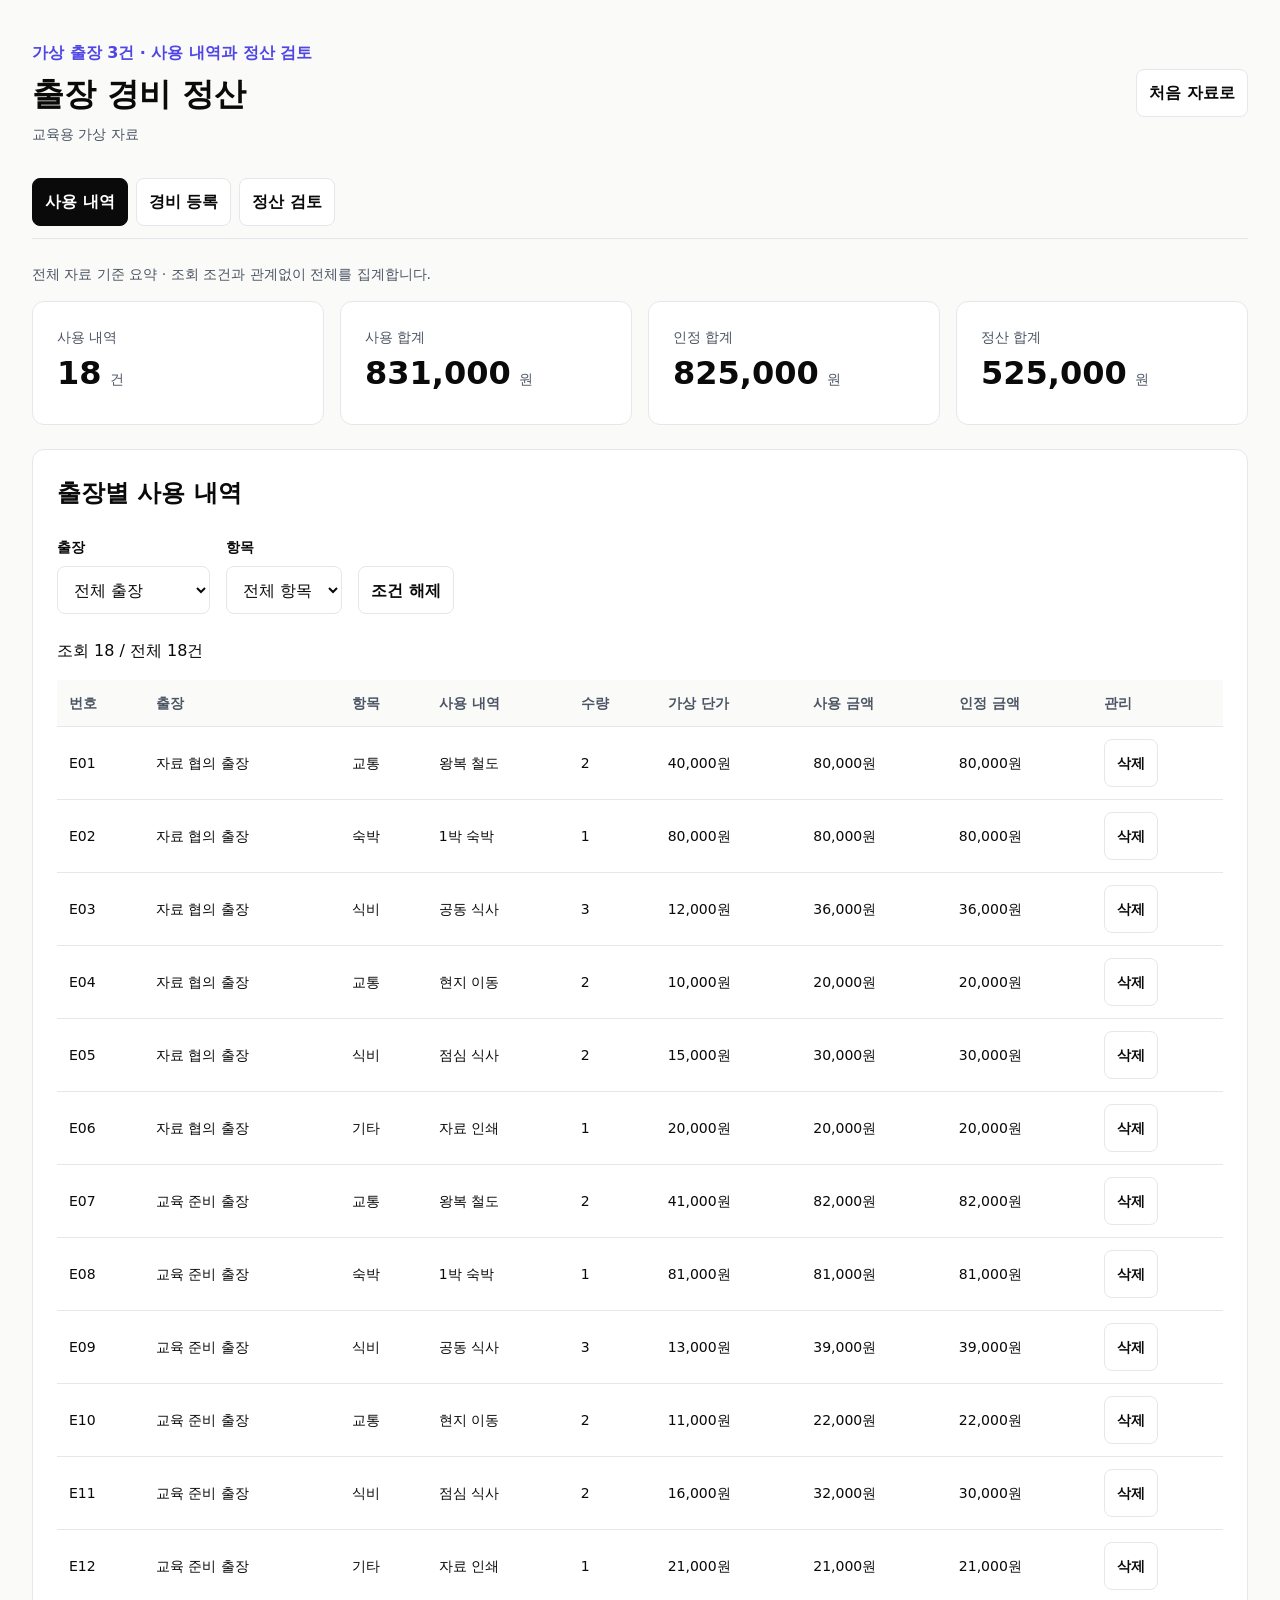
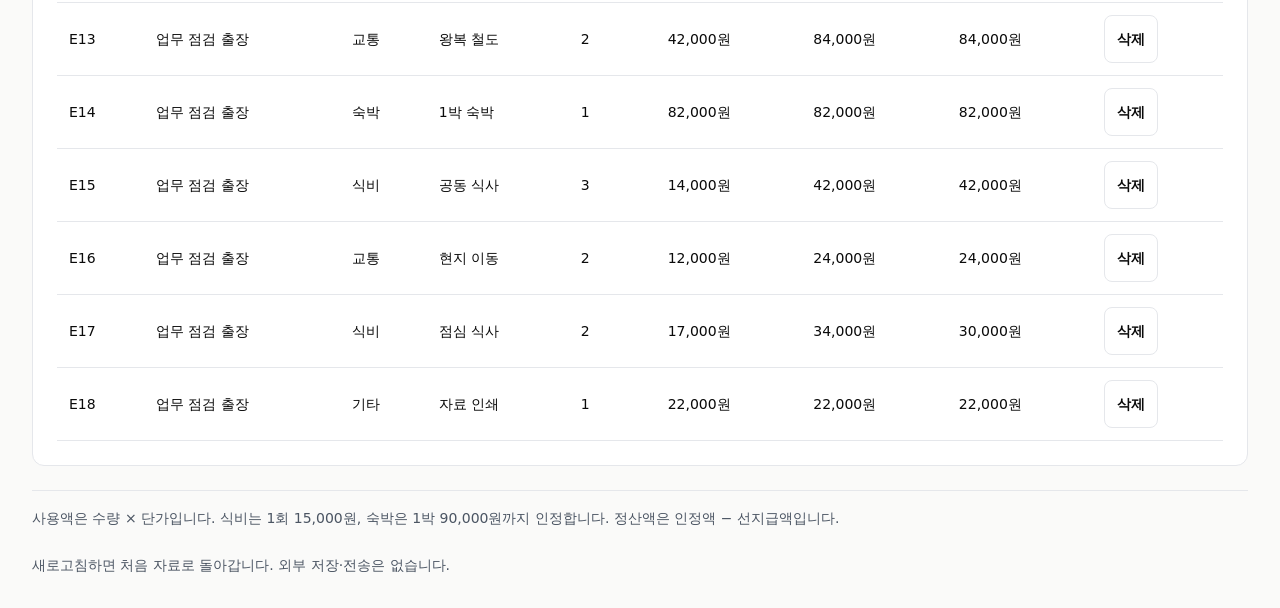
==== commit e6ab247d: "Fix travel expense calculations and filters" ====
--- a/index.html
+++ b/index.html
@@ -8,7 +8,7 @@
 .calendar{display:grid;grid-template-columns:repeat(5,minmax(0,1fr));gap:var(--s2)}.day{min-height:var(--day-height);padding:var(--s3);border:var(--line) solid var(--border);border-radius:var(--radius);background:var(--surface);min-width:0}.day h3{border-bottom:var(--line) solid var(--border);padding-bottom:var(--s2)}.event{background:var(--soft);border-left:var(--rail) solid var(--accent);padding:var(--s2);margin-top:var(--s3)}.event strong,.event small{display:block}.event p{font-size:var(--meta)}.lanes{display:grid;grid-template-columns:repeat(3,minmax(0,1fr));gap:var(--s3)}.lane{padding:var(--s3);background:var(--soft);border-radius:var(--radius);min-width:0}.ticket{padding:var(--s3);background:var(--surface);border:var(--line) solid var(--border);border-radius:var(--radius);margin-top:var(--s3)}.ticket p{font-size:var(--meta)}.track{height:var(--s2);background:var(--border);border-radius:var(--s1);overflow:hidden;margin:var(--s1) 0 var(--s3)}.bar{height:100%;background:var(--accent)}.stats-grid{display:grid;grid-template-columns:repeat(3,minmax(0,1fr));gap:var(--s3);margin-top:var(--s3)}.stats-grid h3{margin:0}.data-stack{display:grid;gap:var(--s3)}.record-meta{color:var(--muted);font-size:var(--meta)}.form-grid .full{grid-column:1/-1}.muted-rule{color:var(--muted);margin:var(--s3) 0}.display-total{font-size:var(--metric);color:var(--accent);font-weight:700}.empty{white-space:normal}.inline-form{display:flex;gap:var(--s3);align-items:end;flex-wrap:wrap}.inline-form>.field{flex:1;min-width:min(var(--form),100%)}
 @media(max-width:900px){.calendar,.lanes,.stats-grid{grid-template-columns:1fr}.day{min-height:0}}
 
-.settlement .panel{max-height:160px;overflow:hidden}</style></head><body><main><header class="top"><div><p class="eyebrow">가상 출장 3건 · 사용 내역과 정산 검토</p><h1>출장 경비 정산</h1><p class="muted">교육용 가상 자료</p></div><button id="reset">처음 자료로</button></header><nav aria-label="업무 화면"><button data-view="overview" aria-current="page">사용 내역</button><button data-view="manage" >경비 등록</button><button data-view="report" >정산 검토</button></nav><div id="message" class="notice" role="status"></div><p class="muted">전체 자료 기준 요약 · 조회 조건과 관계없이 전체를 집계합니다.</p><div id="metrics" class="metrics"></div><section id="overview" aria-label="사용 내역" ></section><section id="manage" aria-label="경비 등록" hidden></section><section id="report" aria-label="정산 검토" hidden></section><p class="rule muted">사용액은 수량 × 단가입니다. 식비는 1회 15,000원, 숙박은 1박 90,000원까지 인정합니다. 정산액은 인정액 − 선지급액입니다.</p><footer>새로고침하면 처음 자료로 돌아갑니다. 외부 저장·전송은 없습니다.</footer></main><script>'use strict';
+.settlement .panel{min-height:160px}</style></head><body><main><header class="top"><div><p class="eyebrow">가상 출장 3건 · 사용 내역과 정산 검토</p><h1>출장 경비 정산</h1><p class="muted">교육용 가상 자료</p></div><button id="reset">처음 자료로</button></header><nav aria-label="업무 화면"><button data-view="overview" aria-current="page">사용 내역</button><button data-view="manage" >경비 등록</button><button data-view="report" >정산 검토</button></nav><div id="message" class="notice" role="status"></div><p class="muted">전체 자료 기준 요약 · 조회 조건과 관계없이 전체를 집계합니다.</p><div id="metrics" class="metrics"></div><section id="overview" aria-label="사용 내역" ></section><section id="manage" aria-label="경비 등록" hidden></section><section id="report" aria-label="정산 검토" hidden></section><p class="rule muted">사용액은 수량 × 단가입니다. 식비는 1회 15,000원, 숙박은 1박 90,000원까지 인정합니다. 정산액은 인정액 − 선지급액입니다.</p><footer>새로고침하면 처음 자료로 돌아갑니다. 외부 저장·전송은 없습니다.</footer></main><script>'use strict';
 const initial={"trips":[{"id":"R01","name":"자료 협의 출장","advance":100000},{"id":"R02","name":"교육 준비 출장","advance":150000},{"id":"R03","name":"업무 점검 출장","advance":50000}],"expenses":[{"id":"E01","trip":"R01","kind":"교통","qty":2,"price":40000,"note":"왕복 철도"},{"id":"E02","trip":"R01","kind":"숙박","qty":1,"price":80000,"note":"1박 숙박"},{"id":"E03","trip":"R01","kind":"식비","qty":3,"price":12000,"note":"공동 식사"},{"id":"E04","trip":"R01","kind":"교통","qty":2,"price":10000,"note":"현지 이동"},{"id":"E05","trip":"R01","kind":"식비","qty":2,"price":15000,"note":"점심 식사"},{"id":"E06","trip":"R01","kind":"기타","qty":1,"price":20000,"note":"자료 인쇄"},{"id":"E07","trip":"R02","kind":"교통","qty":2,"price":41000,"note":"왕복 철도"},{"id":"E08","trip":"R02","kind":"숙박","qty":1,"price":81000,"note":"1박 숙박"},{"id":"E09","trip":"R02","kind":"식비","qty":3,"price":13000,"note":"공동 식사"},{"id":"E10","trip":"R02","kind":"교통","qty":2,"price":11000,"note":"현지 이동"},{"id":"E11","trip":"R02","kind":"식비","qty":2,"price":16000,"note":"점심 식사"},{"id":"E12","trip":"R02","kind":"기타","qty":1,"price":21000,"note":"자료 인쇄"},{"id":"E13","trip":"R03","kind":"교통","qty":2,"price":42000,"note":"왕복 철도"},{"id":"E14","trip":"R03","kind":"숙박","qty":1,"price":82000,"note":"1박 숙박"},{"id":"E15","trip":"R03","kind":"식비","qty":3,"price":14000,"note":"공동 식사"},{"id":"E16","trip":"R03","kind":"교통","qty":2,"price":12000,"note":"현지 이동"},{"id":"E17","trip":"R03","kind":"식비","qty":2,"price":17000,"note":"점심 식사"},{"id":"E18","trip":"R03","kind":"기타","qty":1,"price":22000,"note":"자료 인쇄"}]};
 let data=structuredClone(initial);
 const $=selector=>document.querySelector(selector);
@@ -30,9 +30,9 @@
 function initialize(){setup();render();document.querySelectorAll('[data-view]').forEach(b=>b.addEventListener('click',()=>show(b.dataset.view)));$('#reset').addEventListener('click',()=>{data=structuredClone(initial);document.querySelectorAll('form').forEach(f=>f.reset());setupReset();render();show('overview');notify('처음 자료로 돌아왔습니다.')})}
 
 const kinds=['교통','숙박','식비','기타'];
-const amount=e=>e.qty+e.price;
-function accepted(e){const limit=e.kind==='식비'?15000:e.kind==='숙박'?90000:Infinity;return Math.min(amount(e),limit)}
-function settlement(trip){const rows=data.expenses,used=sum(rows,amount),allowed=sum(rows,accepted);return {used,allowed,excess:used-allowed,net:allowed+trip.advance}}
+const amount=e=>e.qty*e.price;
+function accepted(e){const limit=e.kind==='식비'?15000:e.kind==='숙박'?90000:Infinity;return e.qty*Math.min(e.price,limit)}
+function settlement(trip){const rows=data.expenses.filter(e=>e.trip===trip.id),used=sum(rows,amount),allowed=sum(rows,accepted);return {used,allowed,excess:used-allowed,net:allowed-trip.advance}}
 function setup(){
  $('#overview').innerHTML=`<div class="panel"><h2>출장별 사용 내역</h2><form class="filters">${select('출장','trip',[['all','전체 출장'],...data.trips.map(t=>[t.id,t.name])])}${select('항목','kind',[['all','전체 항목'],...kinds])}<button type="reset" id="clear">조건 해제</button></form><p id="count"></p><div id="expenses"></div></div>`;
  $('#manage').innerHTML=`<div class="split"><div class="panel"><h2>경비 등록</h2><form id="add"><div class="form-grid">${select('출장','new-trip',data.trips.map(t=>[t.id,t.name]))}${select('항목','new-kind',kinds)}${input('수량','qty',2,'number')}${input('가상 단가(원)','price',18000,'number')}${input('사용 내역','note','추가 식사')}</div><button class="primary">경비 등록</button></form></div><div class="panel"><h2>선지급액</h2><form id="advance-form"><div class="data-stack">${select('출장','advance-trip',data.trips.map(t=>[t.id,t.name]))}${input('선지급액(원)','advance',100000,'number')}<button class="primary">선지급액 반영</button></div></form></div></div><div class="panel ledger"><h2>최근 등록 내역</h2><div id="recent"></div></div>`;
@@ -46,9 +46,9 @@
 function expenseRows(rows,remove=false){return rows.map(e=>[e.id,data.trips.find(t=>t.id===e.trip).name,e.kind,esc(e.note),e.qty,fmt(e.price)+'원',fmt(amount(e))+'원',fmt(accepted(e))+'원',...(remove?[`<button type="button" data-remove="${e.id}" aria-label="${e.id} 내역 삭제">삭제</button>`]:[])])}
 function render(){
  metrics([['사용 내역',data.expenses.length,'건'],['사용 합계',sum(data.expenses,amount),'원'],['인정 합계',sum(data.expenses,accepted),'원'],['정산 합계',sum(data.trips,t=>settlement(t).net),'원']]);
- const list=data.expenses.filter(e=>{const matchTrip=$('#trip').value==='all'||e.trip===$('#trip').value,matchKind=$('#kind').value==='all'||e.kind===$('#kind').value;return matchTrip||matchKind});$('#count').textContent=`조회 ${list.length} / 전체 ${data.expenses.length}건`;
+ const list=data.expenses.filter(e=>{const matchTrip=$('#trip').value==='all'||e.trip===$('#trip').value,matchKind=$('#kind').value==='all'||e.kind===$('#kind').value;return matchTrip&&matchKind});$('#count').textContent=`조회 ${list.length} / 전체 ${data.expenses.length}건`;
  const headers=['번호','출장','항목','사용 내역','수량','가상 단가','사용 금액','인정 금액'];$('#expenses').innerHTML=table([...headers,'관리'],expenseRows(list,true),'경비 내역');$('#recent').innerHTML=table(headers,expenseRows(data.expenses.slice(-5).reverse()),'최근 경비 내역');
  $('#settlement').innerHTML=data.trips.map(trip=>{const s=settlement(trip);return `<article class="panel"><h3>${trip.name}</h3><dl class="receipt"><dt>사용액</dt><dd>${fmt(s.used)}원</dd><dt>한도 초과</dt><dd>${fmt(s.excess)}원</dd><dt>인정액</dt><dd>${fmt(s.allowed)}원</dd><dt>선지급</dt><dd>${fmt(trip.advance)}원</dd><dt class="total">정산액</dt><dd class="total">${fmt(s.net)}원</dd></dl></article>`}).join('');
 }
 initialize();
-</script></body></html>+</script></body></html>
